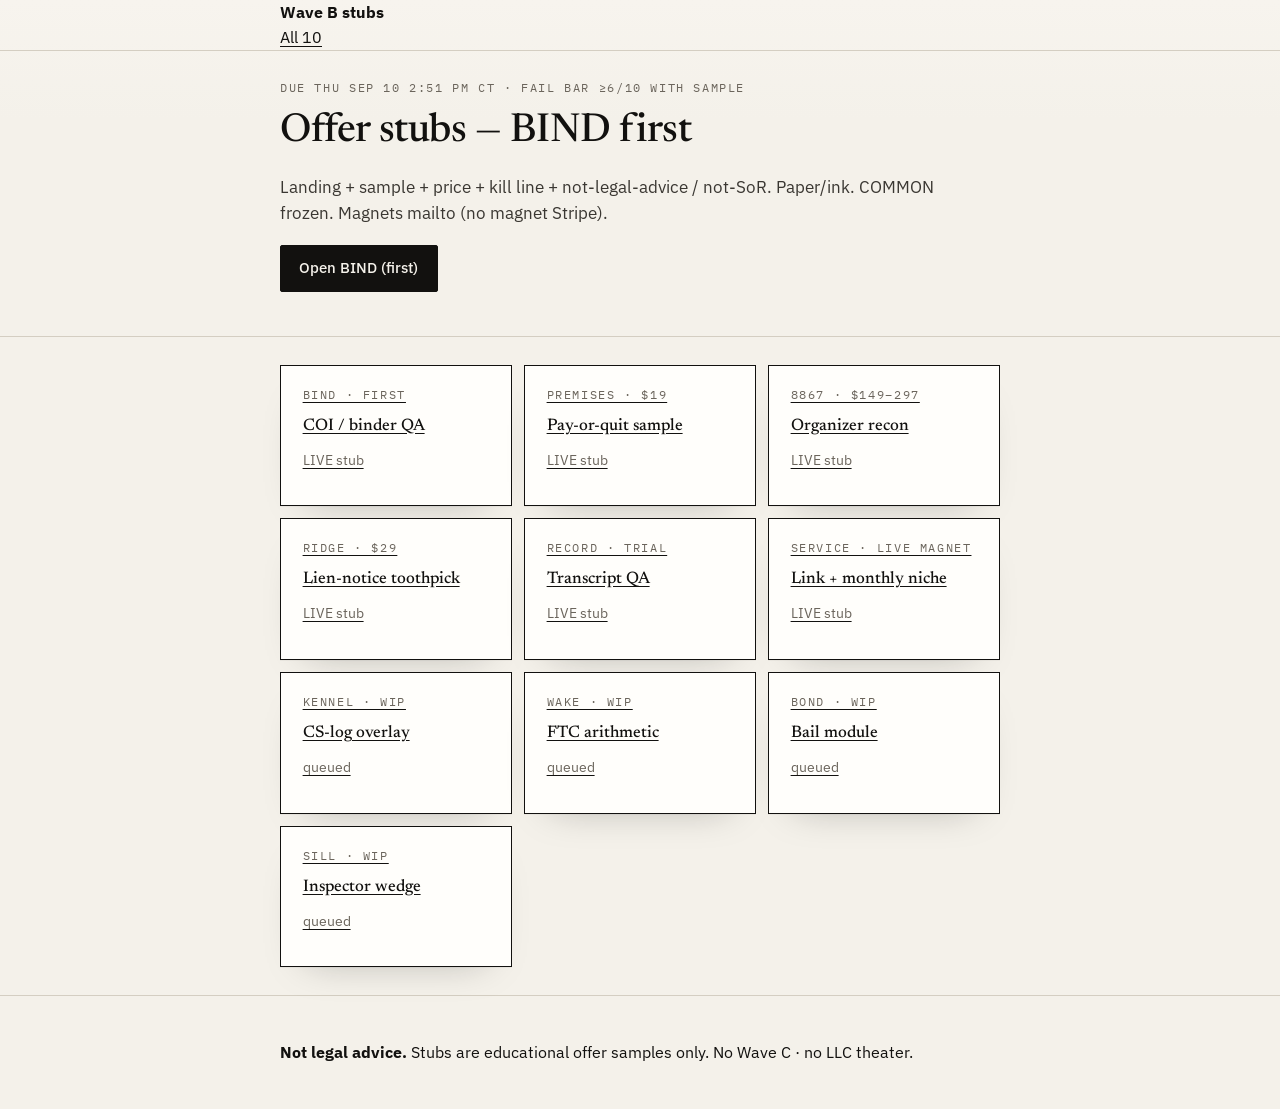
==== index.html @ 1fa53497 "Wave B offer stubs hub — BIND first (≥6/10) BIND, PREMISES, 8867, RIDGE, RECORD, SERVICE linked. Pap" ====
<!DOCTYPE html>
<html lang="en">
<head>
<meta charset="utf-8"/>
<meta name="viewport" content="width=device-width, initial-scale=1, viewport-fit=cover"/>
<title>Sassy Tail Wave B · offer stubs</title>
<link rel="stylesheet" href="assets/ink.css"/>
</head>
<body>
<header class="top"><div class="wrap inner"><strong>Wave B stubs</strong><nav><a href="#list">All 10</a></nav></div></header>
<main>
<section class="section"><div class="wrap">
<p class="eyebrow">Due Thu Sep 10 2:51 PM CT · fail bar ≥6/10 with sample</p>
<h1>Offer stubs — BIND first</h1>
<p class="lede">Landing + sample + price + kill line + not-legal-advice / not-SoR. Paper/ink. COMMON frozen. Magnets mailto (no magnet Stripe).</p>
<p><a class="btn" href="bind/">Open BIND (first)</a></p>
</div></section>
<section class="section" id="list"><div class="wrap">
<div class="grid" style="display:grid;gap:12px;grid-template-columns:repeat(auto-fill,minmax(220px,1fr))">
<a class="price-card" href="bind/"><p class="eyebrow">BIND · FIRST</p><h3 style="margin:0">COI / binder QA</h3><p class="small muted">LIVE stub</p></a><a class="price-card" href="premises/"><p class="eyebrow">PREMISES · $19</p><h3 style="margin:0">Pay-or-quit sample</h3><p class="small muted">LIVE stub</p></a><a class="price-card" href="form-8867/"><p class="eyebrow">8867 · $149–297</p><h3 style="margin:0">Organizer recon</h3><p class="small muted">LIVE stub</p></a><a class="price-card" href="ridge/"><p class="eyebrow">RIDGE · $29</p><h3 style="margin:0">Lien-notice toothpick</h3><p class="small muted">LIVE stub</p></a><a class="price-card" href="record/"><p class="eyebrow">RECORD · trial</p><h3 style="margin:0">Transcript QA</h3><p class="small muted">LIVE stub</p></a><a class="price-card" href="service/"><p class="eyebrow">SERVICE · live magnet</p><h3 style="margin:0">Link + monthly niche</h3><p class="small muted">LIVE stub</p></a><a class="price-card" href="kennel/"><p class="eyebrow">KENNEL · WIP</p><h3 style="margin:0">CS-log overlay</h3><p class="small muted">queued</p></a><a class="price-card" href="wake/"><p class="eyebrow">WAKE · WIP</p><h3 style="margin:0">FTC arithmetic</h3><p class="small muted">queued</p></a><a class="price-card" href="bond/"><p class="eyebrow">BOND · WIP</p><h3 style="margin:0">Bail module</h3><p class="small muted">queued</p></a><a class="price-card" href="sill/"><p class="eyebrow">SILL · WIP</p><h3 style="margin:0">Inspector wedge</h3><p class="small muted">queued</p></a>
</div>
</div></section>
<section class="section"><div class="wrap">
<p><strong>Not legal advice.</strong> Stubs are educational offer samples only. No Wave C · no LLC theater.</p>
</div></section>
</main>
</body>
</html>
---- assets/ink.css ----
/* Wave B stubs — paper/ink shared (quiet editorial, phone-friendly) */
@import url('https://fonts.googleapis.com/css2?family=IBM+Plex+Mono:wght@400;500&family=IBM+Plex+Sans:ital,wght@0,400;0,500;0,600;1,400&family=Newsreader:ital,opsz,wght@0,6..72,400;0,6..72,500;0,6..72,600;1,6..72,400&display=swap');

:root {
  --paper: #f4f1ea;
  --paper-2: #ebe6dc;
  --paper-3: #e2dcd0;
  --ink: #12110f;
  --ink-2: #3a3732;
  --ink-3: #6b655c;
  --ink-mute: #8a8378;
  --line: #d4cec2;
  --line-strong: #b8b0a2;
  --ok: #3d5c3a;
  --ok-soft: #e4ecdf;
  --warn: #7a5a28;
  --warn-soft: #f3ead8;
  --gap: #6b3a32;
  --gap-soft: #f0e4e1;
  --mark: #1a1916;
  --shadow: 0 1px 0 rgba(18,17,15,0.04), 0 18px 40px -28px rgba(18,17,15,0.35);
  --radius: 2px;
  --font-display: "Newsreader", "Iowan Old Style", Georgia, serif;
  --font-sans: "IBM Plex Sans", ui-sans-serif, system-ui, sans-serif;
  --font-mono: "IBM Plex Mono", ui-monospace, Menlo, monospace;
  --max: 720px;
  --wide: 960px;
  --safe: env(safe-area-inset-bottom, 0px);
}

*, *::before, *::after { box-sizing: border-box; }
html { color-scheme: light; -webkit-font-smoothing: antialiased; }
body {
  margin: 0;
  min-height: 100dvh;
  background: linear-gradient(180deg, #f7f4ee 0%, var(--paper) 120px), var(--paper);
  color: var(--ink);
  font-family: var(--font-sans);
  font-size: 16px;
  line-height: 1.55;
}
a { color: var(--ink); text-underline-offset: 3px; }
a:hover { color: var(--ink-2); }

.wrap { width: min(100% - 2rem, var(--max)); margin-inline: auto; }
.wrap-wide { width: min(100% - 2rem, var(--wide)); margin-inline: auto; }

.site-header {
  border-bottom: 1px solid var(--line);
  background: rgba(244,241,234,0.92);
  backdrop-filter: blur(8px);
  position: sticky;
  top: 0;
  z-index: 20;
}
.site-header .inner {
  width: min(100% - 2rem, var(--wide));
  margin-inline: auto;
  display: flex;
  align-items: center;
  gap: 1rem;
  padding: 0.85rem 0;
  flex-wrap: wrap;
}
.mark {
  font-family: var(--font-display);
  font-weight: 600;
  font-size: 1.05rem;
  letter-spacing: 0.02em;
  text-decoration: none;
  color: var(--ink);
  display: flex;
  align-items: baseline;
  gap: 0.45rem;
}
.mark .code {
  font-family: var(--font-mono);
  font-size: 0.68rem;
  font-weight: 500;
  letter-spacing: 0.12em;
  text-transform: uppercase;
  color: var(--ink-3);
  border: 1px solid var(--line-strong);
  padding: 0.15rem 0.4rem;
}
.nav { margin-left: auto; display: flex; gap: 1rem; align-items: center; font-size: 0.9rem; flex-wrap: wrap; }
.nav a { text-decoration: none; color: var(--ink-2); }
.nav a:hover { text-decoration: underline; color: var(--ink); }

h1, h2, h3 { font-family: var(--font-display); font-weight: 500; line-height: 1.2; text-wrap: balance; }
h1 { font-size: clamp(1.75rem, 4.5vw, 2.5rem); margin: 0 0 0.75rem; letter-spacing: -0.01em; }
h2 { font-size: 1.35rem; margin: 0 0 0.6rem; }
h3 { font-size: 1.05rem; margin: 0 0 0.4rem; }
.lede { font-size: 1.08rem; color: var(--ink-2); max-width: 40em; text-wrap: pretty; }
.eyebrow {
  font-family: var(--font-mono);
  font-size: 0.72rem;
  letter-spacing: 0.14em;
  text-transform: uppercase;
  color: var(--ink-3);
  margin: 0 0 0.75rem;
}
.muted { color: var(--ink-3); }
.small { font-size: 0.875rem; }
.mono { font-family: var(--font-mono); font-variant-numeric: tabular-nums; }

.btn {
  display: inline-flex;
  align-items: center;
  justify-content: center;
  gap: 0.4rem;
  font-family: var(--font-sans);
  font-size: 0.92rem;
  font-weight: 500;
  padding: 0.7rem 1.15rem;
  border: 1px solid var(--ink);
  background: var(--ink);
  color: var(--paper);
  text-decoration: none;
  border-radius: var(--radius);
  min-height: 44px;
  cursor: pointer;
}
.btn:hover { background: var(--ink-2); color: var(--paper); }
.btn-ghost {
  background: transparent;
  color: var(--ink);
}
.btn-ghost:hover { background: var(--paper-2); color: var(--ink); }
.btn-row { display: flex; flex-wrap: wrap; gap: 0.65rem; margin-top: 1.25rem; }

.hero { padding: 2.5rem 0 1.5rem; }
.section { padding: 1.75rem 0; border-top: 1px solid var(--line); }
.rail {
  background: var(--warn-soft);
  border: 1px solid #e0d2b4;
  padding: 1rem 1.15rem;
  font-size: 0.92rem;
  color: var(--ink-2);
}
.rail strong { color: var(--ink); }

.panel {
  background: #fffefb;
  border: 1px solid var(--line);
  padding: 1rem 1.1rem;
  box-shadow: var(--shadow);
}
.grid-2 {
  display: grid;
  grid-template-columns: 1fr;
  gap: 0.85rem;
}
@media (min-width: 640px) {
  .grid-2 { grid-template-columns: 1fr 1fr; }
}

.sample {
  background: #fffefb;
  border: 1px solid var(--line-strong);
  box-shadow: var(--shadow);
  padding: 1.15rem 1.2rem;
  font-family: var(--font-mono);
  font-size: 0.78rem;
  line-height: 1.55;
  color: var(--ink-2);
  white-space: pre-wrap;
  overflow-x: auto;
}
.sample .hl-gap {
  background: var(--gap-soft);
  color: var(--gap);
  padding: 0.05em 0.2em;
  border-bottom: 1px solid #d4a99f;
}
.sample .hl-ok {
  background: var(--ok-soft);
  color: var(--ok);
  padding: 0.05em 0.2em;
}
.sample .meta-line { color: var(--ink-mute); margin-bottom: 0.75rem; }
.watermark {
  display: inline-block;
  font-family: var(--font-mono);
  font-size: 0.65rem;
  letter-spacing: 0.12em;
  text-transform: uppercase;
  border: 1px dashed var(--line-strong);
  padding: 0.2rem 0.45rem;
  color: var(--warn);
  margin-bottom: 0.75rem;
}

.gap-list { display: flex; flex-direction: column; gap: 0.65rem; margin-top: 0.85rem; }
.gap-row {
  border: 1px solid var(--line);
  background: #fffefb;
  padding: 0.85rem 1rem;
}
.gap-row.gap { border-color: #d4a99f; background: var(--gap-soft); }
.gap-row.pass { border-color: #b7c9b2; background: var(--ok-soft); }
.gap-head {
  display: flex;
  justify-content: space-between;
  gap: 0.5rem;
  flex-wrap: wrap;
  align-items: center;
  font-family: var(--font-sans);
  font-size: 0.92rem;
  font-weight: 600;
  color: var(--ink);
}
.badge {
  font-family: var(--font-mono);
  font-size: 0.65rem;
  letter-spacing: 0.08em;
  text-transform: uppercase;
  padding: 0.2rem 0.45rem;
  border: 1px solid currentColor;
}
.badge.gap { color: var(--gap); }
.badge.pass { color: var(--ok); }
.gap-body { font-size: 0.85rem; color: var(--ink-3); margin-top: 0.4rem; font-family: var(--font-sans); }
.cite {
  display: inline-block;
  font-family: var(--font-mono);
  font-size: 0.68rem;
  border: 1px solid var(--line-strong);
  padding: 0.15rem 0.4rem;
  color: var(--ink-3);
  margin-top: 0.35rem;
  margin-right: 0.25rem;
}

.price-card {
  background: #fffefb;
  border: 1px solid var(--ink);
  padding: 1.25rem 1.35rem;
  box-shadow: var(--shadow);
}
.price-card .amount {
  font-family: var(--font-display);
  font-size: 1.85rem;
  margin: 0.25rem 0 0.5rem;
}
.kill {
  border-left: 3px solid var(--gap);
  background: var(--gap-soft);
  padding: 0.85rem 1rem;
  font-size: 0.9rem;
  color: var(--ink-2);
}
.nongoals {
  list-style: none;
  padding: 0;
  margin: 0.75rem 0 0;
}
.nongoals li {
  padding: 0.45rem 0;
  border-bottom: 1px solid var(--line);
  font-size: 0.9rem;
  color: var(--ink-2);
}
.nongoals li::before {
  content: "× ";
  font-family: var(--font-mono);
  color: var(--gap);
  font-weight: 500;
}

.pill {
  display: inline-block;
  font-family: var(--font-mono);
  font-size: 0.65rem;
  letter-spacing: 0.1em;
  text-transform: uppercase;
  padding: 0.25rem 0.55rem;
  border: 1px solid var(--line-strong);
  color: var(--ink-3);
  white-space: nowrap;
}
.pill.depth { color: var(--ok); border-color: #9bb896; background: var(--ok-soft); }
.pill.stub { color: var(--warn); border-color: #d4c19a; background: var(--warn-soft); }
.pill.frozen { color: var(--ink-mute); border-color: var(--line); background: var(--paper-2); }
.pill.link { color: var(--ink-2); border-color: var(--line-strong); }

.hub-list { display: flex; flex-direction: column; gap: 0.65rem; margin-top: 1rem; }
.hub-row {
  display: grid;
  grid-template-columns: 1fr;
  gap: 0.5rem;
  padding: 1rem 1.1rem;
  background: #fffefb;
  border: 1px solid var(--line);
  text-decoration: none;
  color: inherit;
  box-shadow: var(--shadow);
}
.hub-row:hover { border-color: var(--line-strong); }
@media (min-width: 640px) {
  .hub-row {
    grid-template-columns: 7rem 1fr auto;
    align-items: center;
    gap: 1rem;
  }
}
.hub-code {
  font-family: var(--font-mono);
  font-size: 0.78rem;
  letter-spacing: 0.1em;
  text-transform: uppercase;
  font-weight: 500;
}
.hub-title { font-family: var(--font-display); font-size: 1.1rem; margin: 0; }
.hub-meta { font-size: 0.85rem; color: var(--ink-3); margin: 0.2rem 0 0; }
.hub-pills { display: flex; flex-wrap: wrap; gap: 0.35rem; justify-content: flex-start; }
@media (min-width: 640px) { .hub-pills { justify-content: flex-end; } }

.footer {
  border-top: 1px solid var(--line);
  padding: 1.5rem 0 calc(2rem + var(--safe));
  margin-top: 1rem;
  font-size: 0.8rem;
  color: var(--ink-3);
}
.footer a { color: var(--ink-2); }

.stats {
  display: flex;
  flex-wrap: wrap;
  gap: 0.55rem;
  margin: 0.85rem 0;
}
.stat {
  flex: 1;
  min-width: 5.5rem;
  border: 1px solid var(--line);
  background: #fffefb;
  padding: 0.65rem 0.75rem;
  text-align: center;
}
.stat b {
  display: block;
  font-family: var(--font-display);
  font-size: 1.45rem;
  font-weight: 600;
}
.stat span {
  font-family: var(--font-mono);
  font-size: 0.62rem;
  letter-spacing: 0.1em;
  text-transform: uppercase;
  color: var(--ink-3);
}
.stat.bad b { color: var(--gap); }
.stat.ok b { color: var(--ok); }
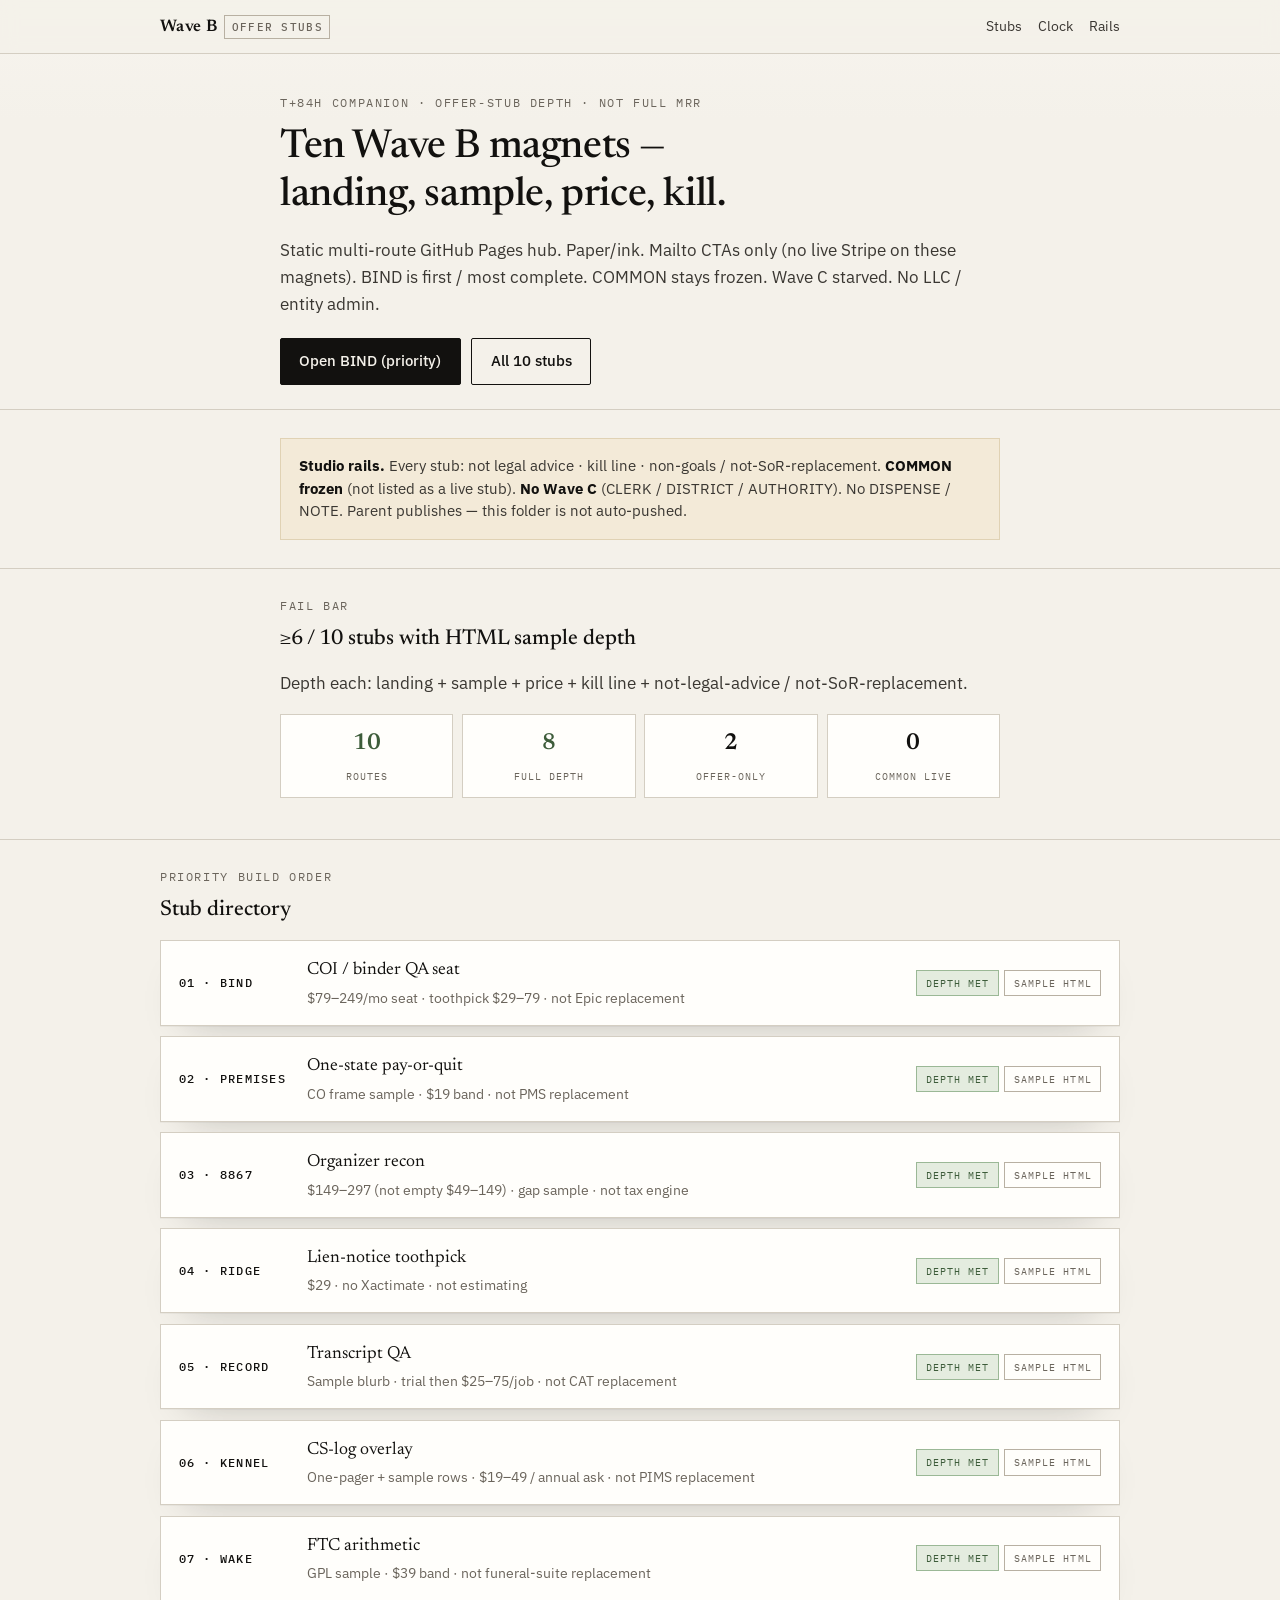
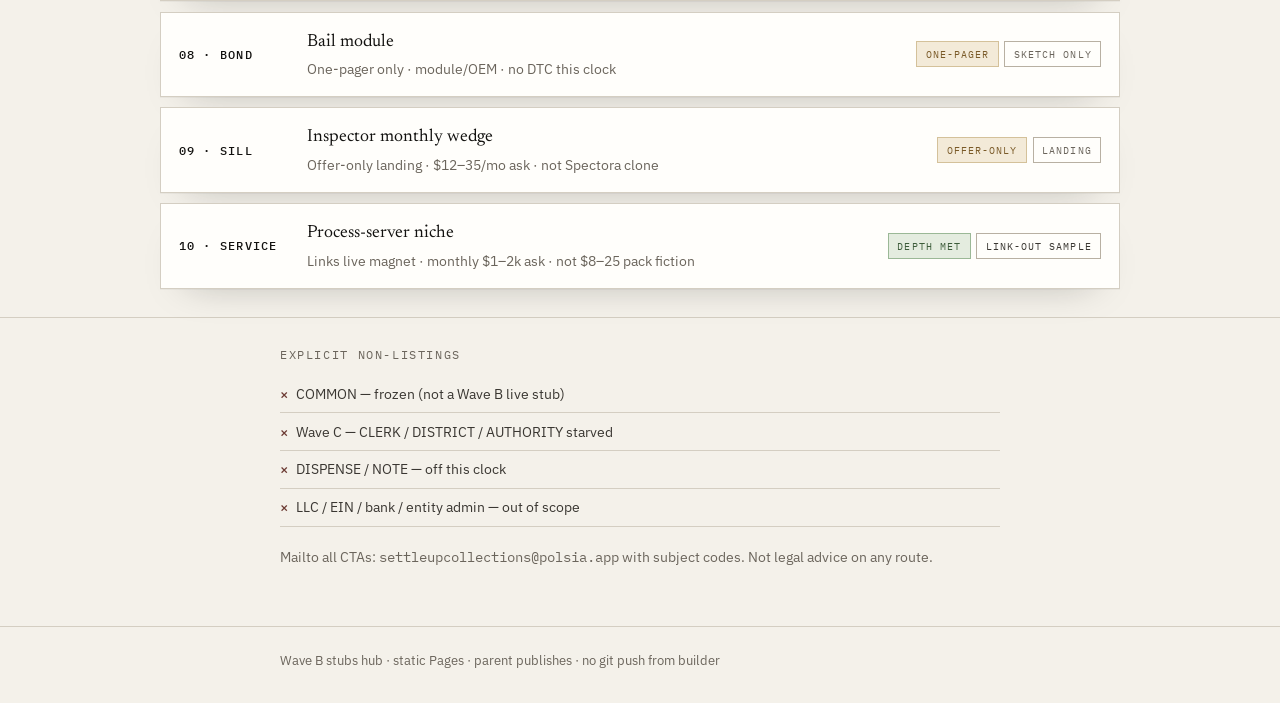
==== commit 9f0d1fa9: "Hub polish: depth scoreboard + BIND-first status for Pages." ====
--- a/index.html
+++ b/index.html
@@ -1,28 +1,188 @@
 <!DOCTYPE html>
 <html lang="en">
 <head>
-<meta charset="utf-8"/>
-<meta name="viewport" content="width=device-width, initial-scale=1, viewport-fit=cover"/>
-<title>Sassy Tail Wave B · offer stubs</title>
-<link rel="stylesheet" href="assets/ink.css"/>
+  <meta charset="utf-8" />
+  <meta name="viewport" content="width=device-width, initial-scale=1, viewport-fit=cover" />
+  <meta name="theme-color" content="#12110f" />
+  <title>Wave B offer stubs — hub</title>
+  <meta name="description" content="Sassy Tail Wave B offer stubs: BIND, PREMISES, 8867, RIDGE, RECORD, KENNEL, WAKE, BOND, SILL, SERVICE. Paper/ink. Not legal advice. COMMON frozen. No Wave C." />
+  <link rel="stylesheet" href="assets/ink.css" />
 </head>
 <body>
-<header class="top"><div class="wrap inner"><strong>Wave B stubs</strong><nav><a href="#list">All 10</a></nav></div></header>
-<main>
-<section class="section"><div class="wrap">
-<p class="eyebrow">Due Thu Sep 10 2:51 PM CT · fail bar ≥6/10 with sample</p>
-<h1>Offer stubs — BIND first</h1>
-<p class="lede">Landing + sample + price + kill line + not-legal-advice / not-SoR. Paper/ink. COMMON frozen. Magnets mailto (no magnet Stripe).</p>
-<p><a class="btn" href="bind/">Open BIND (first)</a></p>
-</div></section>
-<section class="section" id="list"><div class="wrap">
-<div class="grid" style="display:grid;gap:12px;grid-template-columns:repeat(auto-fill,minmax(220px,1fr))">
-<a class="price-card" href="bind/"><p class="eyebrow">BIND · FIRST</p><h3 style="margin:0">COI / binder QA</h3><p class="small muted">LIVE stub</p></a><a class="price-card" href="premises/"><p class="eyebrow">PREMISES · $19</p><h3 style="margin:0">Pay-or-quit sample</h3><p class="small muted">LIVE stub</p></a><a class="price-card" href="form-8867/"><p class="eyebrow">8867 · $149–297</p><h3 style="margin:0">Organizer recon</h3><p class="small muted">LIVE stub</p></a><a class="price-card" href="ridge/"><p class="eyebrow">RIDGE · $29</p><h3 style="margin:0">Lien-notice toothpick</h3><p class="small muted">LIVE stub</p></a><a class="price-card" href="record/"><p class="eyebrow">RECORD · trial</p><h3 style="margin:0">Transcript QA</h3><p class="small muted">LIVE stub</p></a><a class="price-card" href="service/"><p class="eyebrow">SERVICE · live magnet</p><h3 style="margin:0">Link + monthly niche</h3><p class="small muted">LIVE stub</p></a><a class="price-card" href="kennel/"><p class="eyebrow">KENNEL · WIP</p><h3 style="margin:0">CS-log overlay</h3><p class="small muted">queued</p></a><a class="price-card" href="wake/"><p class="eyebrow">WAKE · WIP</p><h3 style="margin:0">FTC arithmetic</h3><p class="small muted">queued</p></a><a class="price-card" href="bond/"><p class="eyebrow">BOND · WIP</p><h3 style="margin:0">Bail module</h3><p class="small muted">queued</p></a><a class="price-card" href="sill/"><p class="eyebrow">SILL · WIP</p><h3 style="margin:0">Inspector wedge</h3><p class="small muted">queued</p></a>
-</div>
-</div></section>
-<section class="section"><div class="wrap">
-<p><strong>Not legal advice.</strong> Stubs are educational offer samples only. No Wave C · no LLC theater.</p>
-</div></section>
-</main>
+  <header class="site-header">
+    <div class="inner">
+      <a class="mark" href="index.html">Wave B <span class="code">Offer stubs</span></a>
+      <nav class="nav" aria-label="Primary">
+        <a href="#stubs">Stubs</a>
+        <a href="#clock">Clock</a>
+        <a href="#rails">Rails</a>
+      </nav>
+    </div>
+  </header>
+
+  <main>
+    <section class="hero">
+      <div class="wrap">
+        <p class="eyebrow">T+84h companion · offer-stub depth · not full MRR</p>
+        <h1>Ten Wave B magnets — landing, sample, price, kill.</h1>
+        <p class="lede">
+          Static multi-route GitHub Pages hub. Paper/ink. Mailto CTAs only (no live Stripe on these magnets).
+          BIND is first / most complete. COMMON stays frozen. Wave C starved. No LLC / entity admin.
+        </p>
+        <div class="btn-row">
+          <a class="btn" href="bind/">Open BIND (priority)</a>
+          <a class="btn btn-ghost" href="#stubs">All 10 stubs</a>
+        </div>
+      </div>
+    </section>
+
+    <section class="section" id="rails">
+      <div class="wrap">
+        <div class="rail">
+          <strong>Studio rails.</strong>
+          Every stub: not legal advice · kill line · non-goals / not-SoR-replacement.
+          <strong>COMMON frozen</strong> (not listed as a live stub).
+          <strong>No Wave C</strong> (CLERK / DISTRICT / AUTHORITY).
+          No DISPENSE / NOTE. Parent publishes — this folder is not auto-pushed.
+        </div>
+      </div>
+    </section>
+
+    <section class="section" id="clock">
+      <div class="wrap">
+        <p class="eyebrow">Fail bar</p>
+        <h2>≥6 / 10 stubs with HTML sample depth</h2>
+        <p class="lede">Depth each: landing + sample + price + kill line + not-legal-advice / not-SoR-replacement.</p>
+        <div class="stats" style="margin-top:1rem">
+          <div class="stat ok"><b>10</b><span>Routes</span></div>
+          <div class="stat ok"><b>8</b><span>Full depth</span></div>
+          <div class="stat"><b>2</b><span>Offer-only</span></div>
+          <div class="stat"><b>0</b><span>COMMON live</span></div>
+        </div>
+      </div>
+    </section>
+
+    <section class="section" id="stubs">
+      <div class="wrap-wide">
+        <p class="eyebrow">Priority build order</p>
+        <h2>Stub directory</h2>
+        <div class="hub-list">
+
+          <a class="hub-row" href="bind/">
+            <div class="hub-code">01 · BIND</div>
+            <div>
+              <p class="hub-title">COI / binder QA seat</p>
+              <p class="hub-meta">$79–249/mo seat · toothpick $29–79 · not Epic replacement</p>
+            </div>
+            <div class="hub-pills"><span class="pill depth">Depth met</span><span class="pill">Sample HTML</span></div>
+          </a>
+
+          <a class="hub-row" href="premises/">
+            <div class="hub-code">02 · PREMISES</div>
+            <div>
+              <p class="hub-title">One-state pay-or-quit</p>
+              <p class="hub-meta">CO frame sample · $19 band · not PMS replacement</p>
+            </div>
+            <div class="hub-pills"><span class="pill depth">Depth met</span><span class="pill">Sample HTML</span></div>
+          </a>
+
+          <a class="hub-row" href="form-8867/">
+            <div class="hub-code">03 · 8867</div>
+            <div>
+              <p class="hub-title">Organizer recon</p>
+              <p class="hub-meta">$149–297 (not empty $49–149) · gap sample · not tax engine</p>
+            </div>
+            <div class="hub-pills"><span class="pill depth">Depth met</span><span class="pill">Sample HTML</span></div>
+          </a>
+
+          <a class="hub-row" href="ridge/">
+            <div class="hub-code">04 · RIDGE</div>
+            <div>
+              <p class="hub-title">Lien-notice toothpick</p>
+              <p class="hub-meta">$29 · no Xactimate · not estimating</p>
+            </div>
+            <div class="hub-pills"><span class="pill depth">Depth met</span><span class="pill">Sample HTML</span></div>
+          </a>
+
+          <a class="hub-row" href="record/">
+            <div class="hub-code">05 · RECORD</div>
+            <div>
+              <p class="hub-title">Transcript QA</p>
+              <p class="hub-meta">Sample blurb · trial then $25–75/job · not CAT replacement</p>
+            </div>
+            <div class="hub-pills"><span class="pill depth">Depth met</span><span class="pill">Sample HTML</span></div>
+          </a>
+
+          <a class="hub-row" href="kennel/">
+            <div class="hub-code">06 · KENNEL</div>
+            <div>
+              <p class="hub-title">CS-log overlay</p>
+              <p class="hub-meta">One-pager + sample rows · $19–49 / annual ask · not PIMS replacement</p>
+            </div>
+            <div class="hub-pills"><span class="pill depth">Depth met</span><span class="pill">Sample HTML</span></div>
+          </a>
+
+          <a class="hub-row" href="wake/">
+            <div class="hub-code">07 · WAKE</div>
+            <div>
+              <p class="hub-title">FTC arithmetic</p>
+              <p class="hub-meta">GPL sample · $39 band · not funeral-suite replacement</p>
+            </div>
+            <div class="hub-pills"><span class="pill depth">Depth met</span><span class="pill">Sample HTML</span></div>
+          </a>
+
+          <a class="hub-row" href="bond/">
+            <div class="hub-code">08 · BOND</div>
+            <div>
+              <p class="hub-title">Bail module</p>
+              <p class="hub-meta">One-pager only · module/OEM · no DTC this clock</p>
+            </div>
+            <div class="hub-pills"><span class="pill stub">One-pager</span><span class="pill">Sketch only</span></div>
+          </a>
+
+          <a class="hub-row" href="sill/">
+            <div class="hub-code">09 · SILL</div>
+            <div>
+              <p class="hub-title">Inspector monthly wedge</p>
+              <p class="hub-meta">Offer-only landing · $12–35/mo ask · not Spectora clone</p>
+            </div>
+            <div class="hub-pills"><span class="pill stub">Offer-only</span><span class="pill">Landing</span></div>
+          </a>
+
+          <a class="hub-row" href="service/">
+            <div class="hub-code">10 · SERVICE</div>
+            <div>
+              <p class="hub-title">Process-server niche</p>
+              <p class="hub-meta">Links live magnet · monthly $1–2k ask · not $8–25 pack fiction</p>
+            </div>
+            <div class="hub-pills"><span class="pill depth">Depth met</span><span class="pill link">Link-out sample</span></div>
+          </a>
+
+        </div>
+      </div>
+    </section>
+
+    <section class="section">
+      <div class="wrap">
+        <p class="eyebrow">Explicit non-listings</p>
+        <ul class="nongoals">
+          <li>COMMON — frozen (not a Wave B live stub)</li>
+          <li>Wave C — CLERK / DISTRICT / AUTHORITY starved</li>
+          <li>DISPENSE / NOTE — off this clock</li>
+          <li>LLC / EIN / bank / entity admin — out of scope</li>
+        </ul>
+        <p class="small muted" style="margin-top:1.25rem">
+          Mailto all CTAs: <span class="mono">settleupcollections@polsia.app</span> with subject codes.
+          Not legal advice on any route.
+        </p>
+      </div>
+    </section>
+  </main>
+
+  <footer class="footer">
+    <div class="wrap">
+      Wave B stubs hub · static Pages · parent publishes · no git push from builder
+    </div>
+  </footer>
 </body>
 </html>
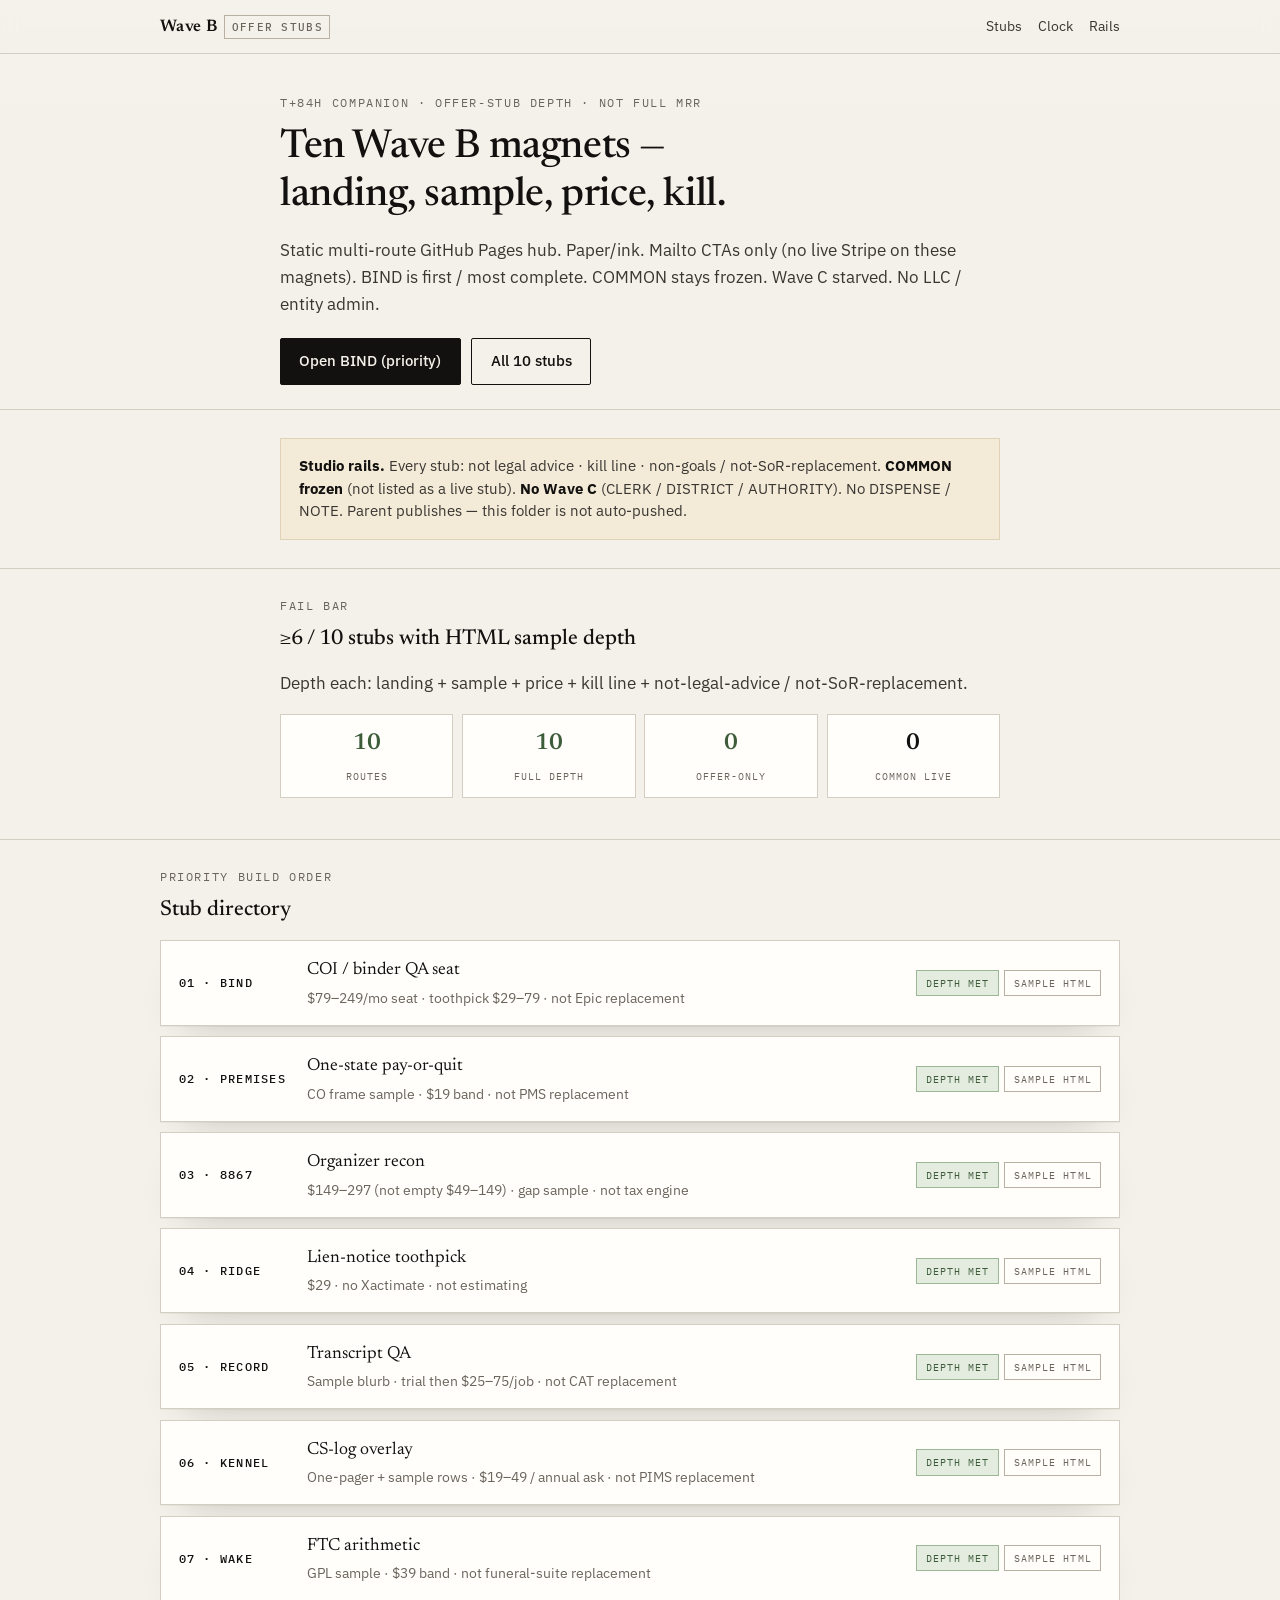
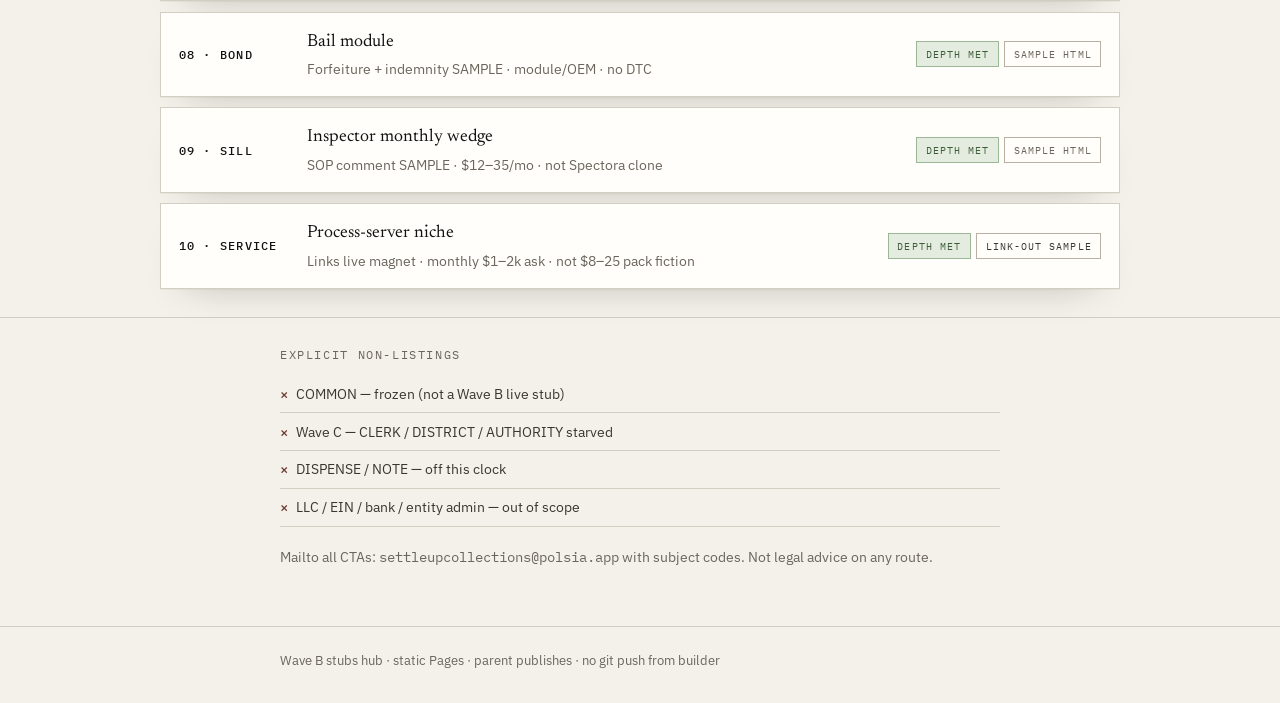
==== commit 9de444eb: "Polish BOND + SILL to BIND-depth: synthetic samples, kill, non-goals. BOND: forfeiture-calendar + in" ====
--- a/index.html
+++ b/index.html
@@ -55,8 +55,8 @@
         <p class="lede">Depth each: landing + sample + price + kill line + not-legal-advice / not-SoR-replacement.</p>
         <div class="stats" style="margin-top:1rem">
           <div class="stat ok"><b>10</b><span>Routes</span></div>
-          <div class="stat ok"><b>8</b><span>Full depth</span></div>
-          <div class="stat"><b>2</b><span>Offer-only</span></div>
+          <div class="stat ok"><b>10</b><span>Full depth</span></div>
+          <div class="stat ok"><b>0</b><span>Offer-only</span></div>
           <div class="stat"><b>0</b><span>COMMON live</span></div>
         </div>
       </div>
@@ -135,18 +135,18 @@
             <div class="hub-code">08 · BOND</div>
             <div>
               <p class="hub-title">Bail module</p>
-              <p class="hub-meta">One-pager only · module/OEM · no DTC this clock</p>
+              <p class="hub-meta">Forfeiture + indemnity SAMPLE · module/OEM · no DTC</p>
             </div>
-            <div class="hub-pills"><span class="pill stub">One-pager</span><span class="pill">Sketch only</span></div>
+            <div class="hub-pills"><span class="pill depth">Depth met</span><span class="pill">Sample HTML</span></div>
           </a>
 
           <a class="hub-row" href="sill/">
             <div class="hub-code">09 · SILL</div>
             <div>
               <p class="hub-title">Inspector monthly wedge</p>
-              <p class="hub-meta">Offer-only landing · $12–35/mo ask · not Spectora clone</p>
+              <p class="hub-meta">SOP comment SAMPLE · $12–35/mo · not Spectora clone</p>
             </div>
-            <div class="hub-pills"><span class="pill stub">Offer-only</span><span class="pill">Landing</span></div>
+            <div class="hub-pills"><span class="pill depth">Depth met</span><span class="pill">Sample HTML</span></div>
           </a>
 
           <a class="hub-row" href="service/">
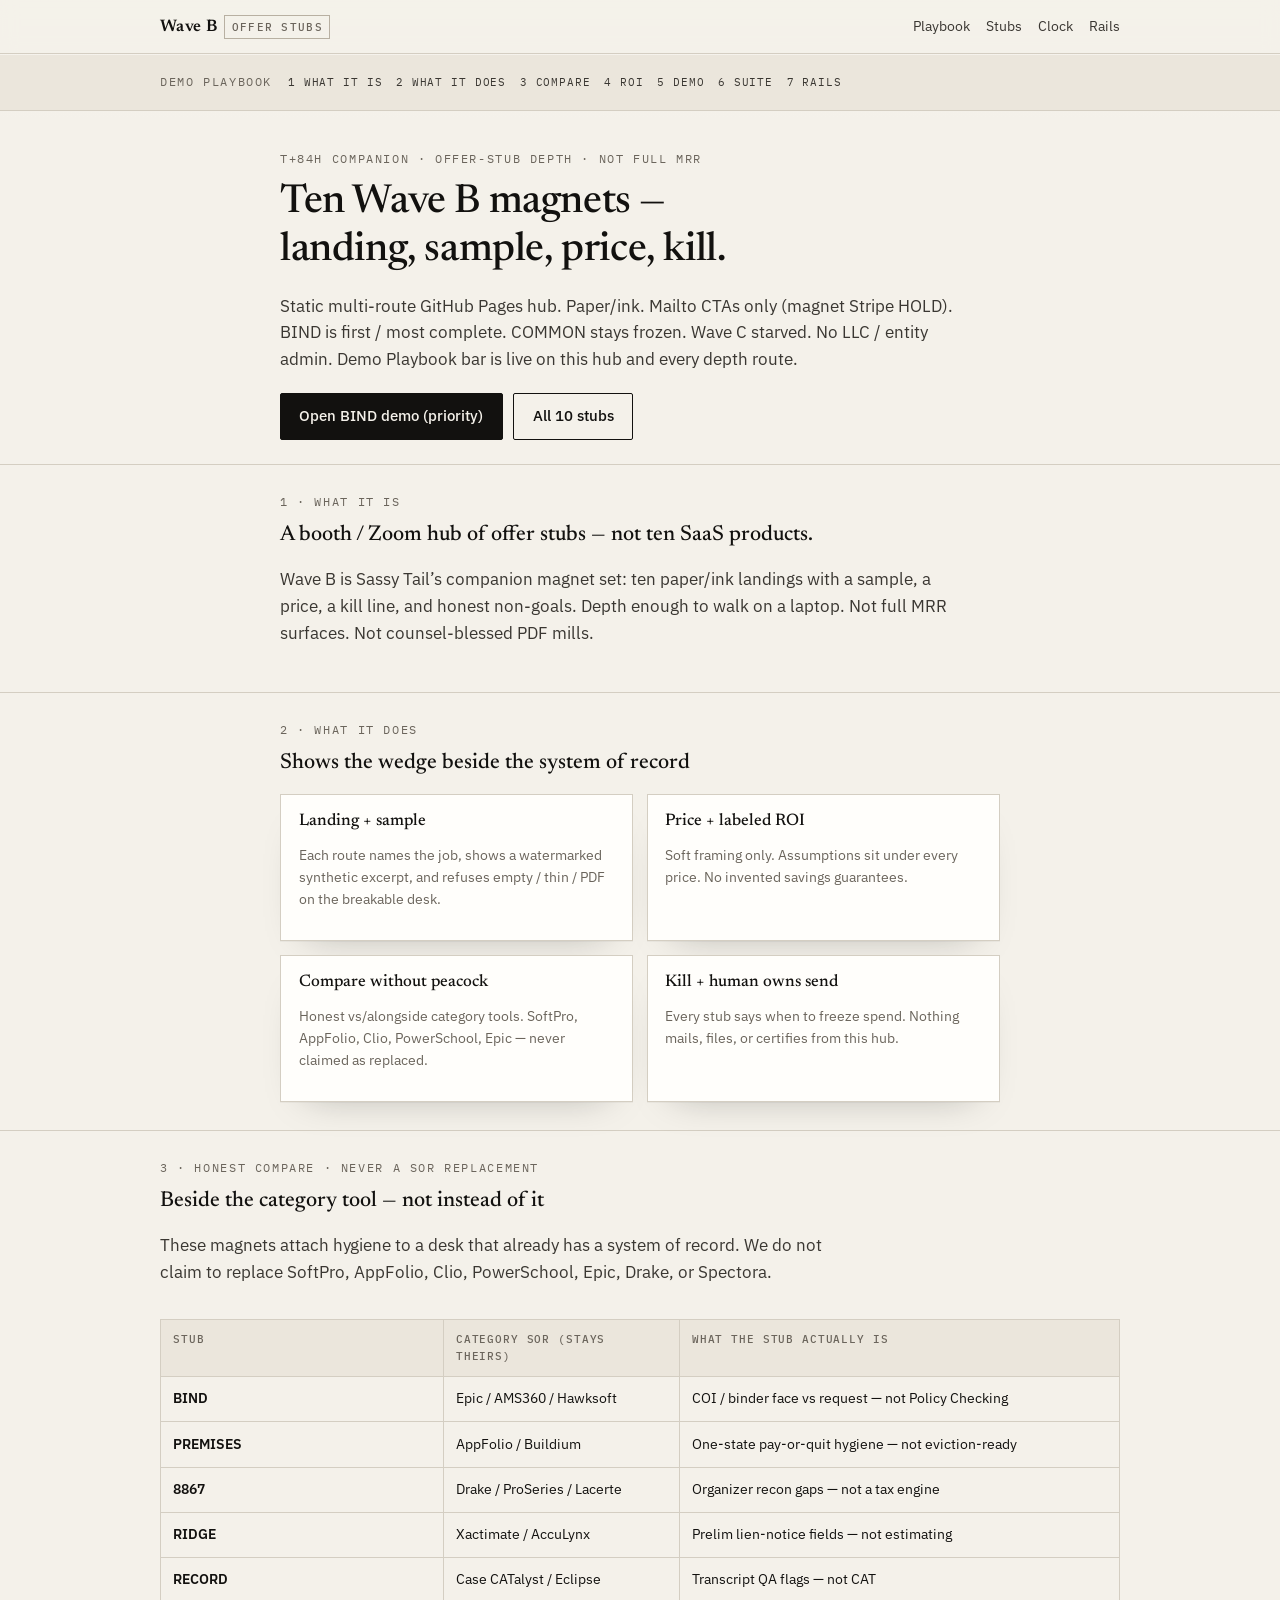
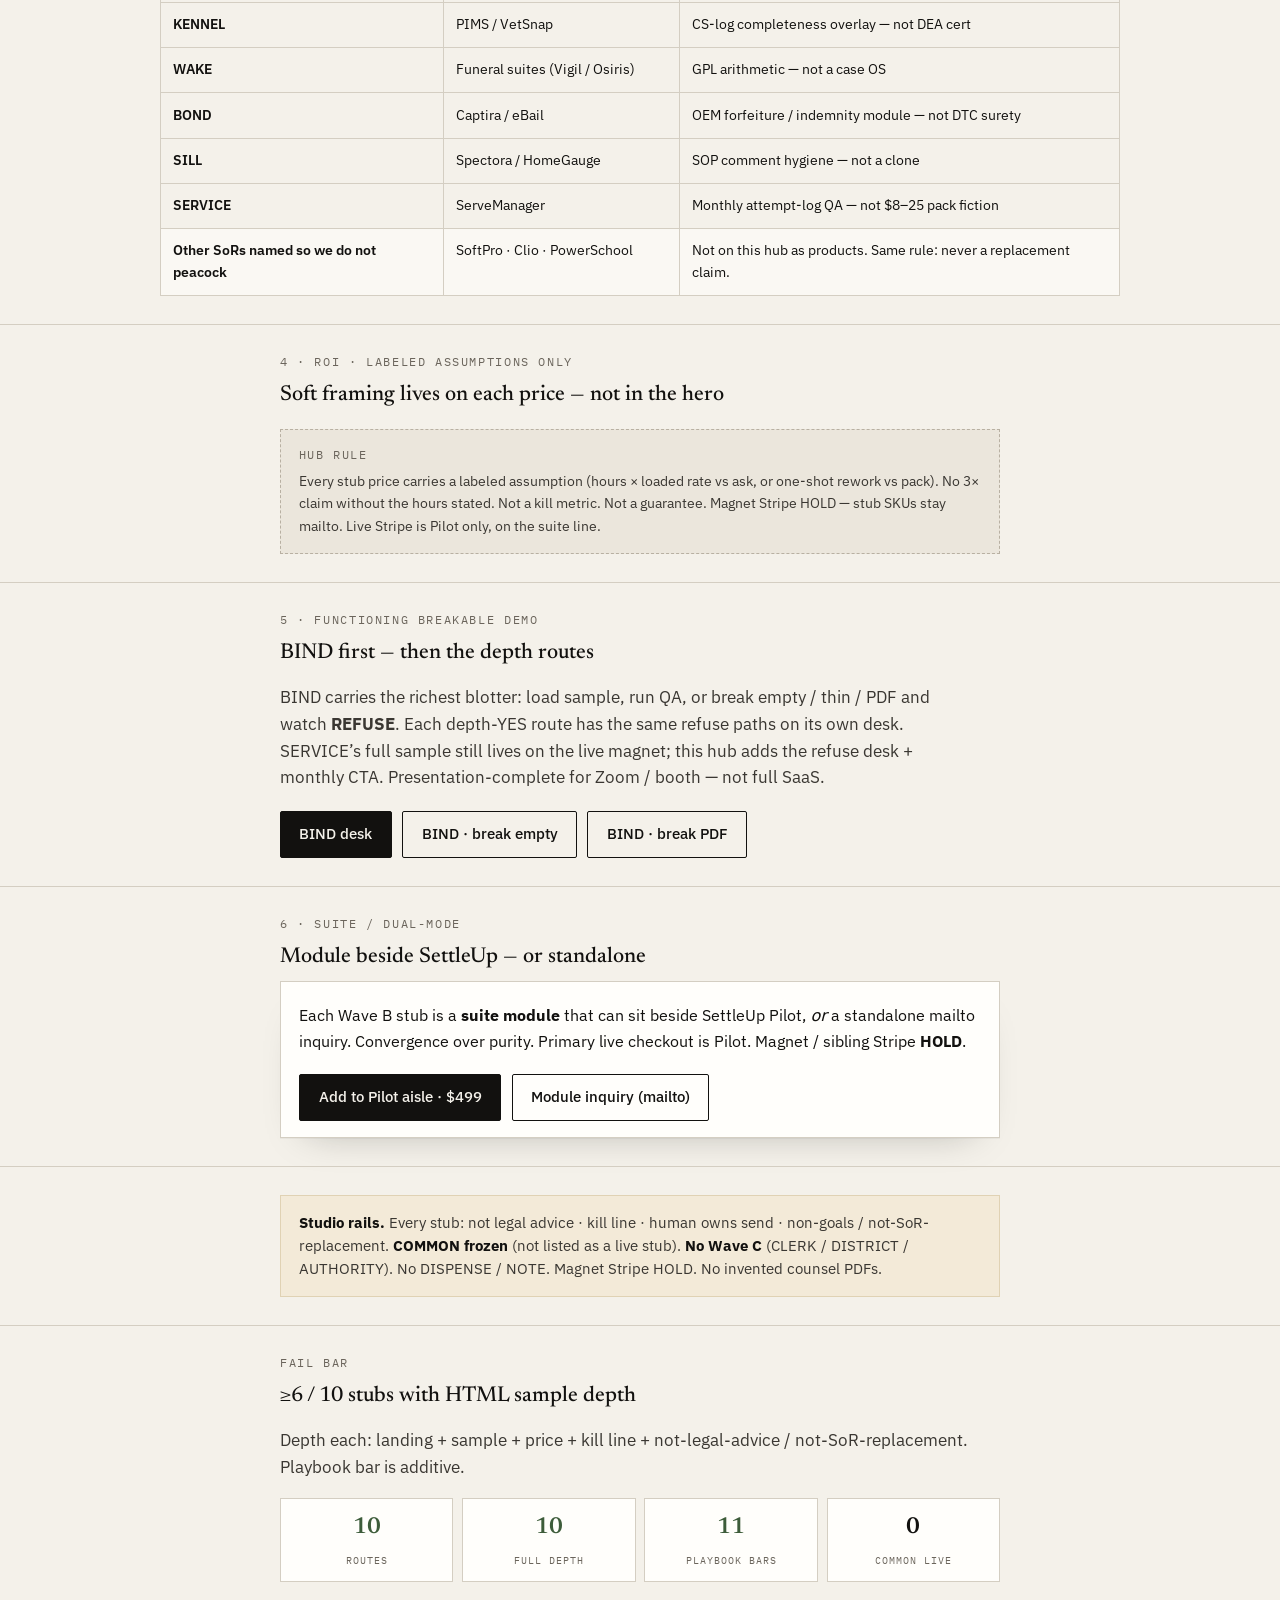
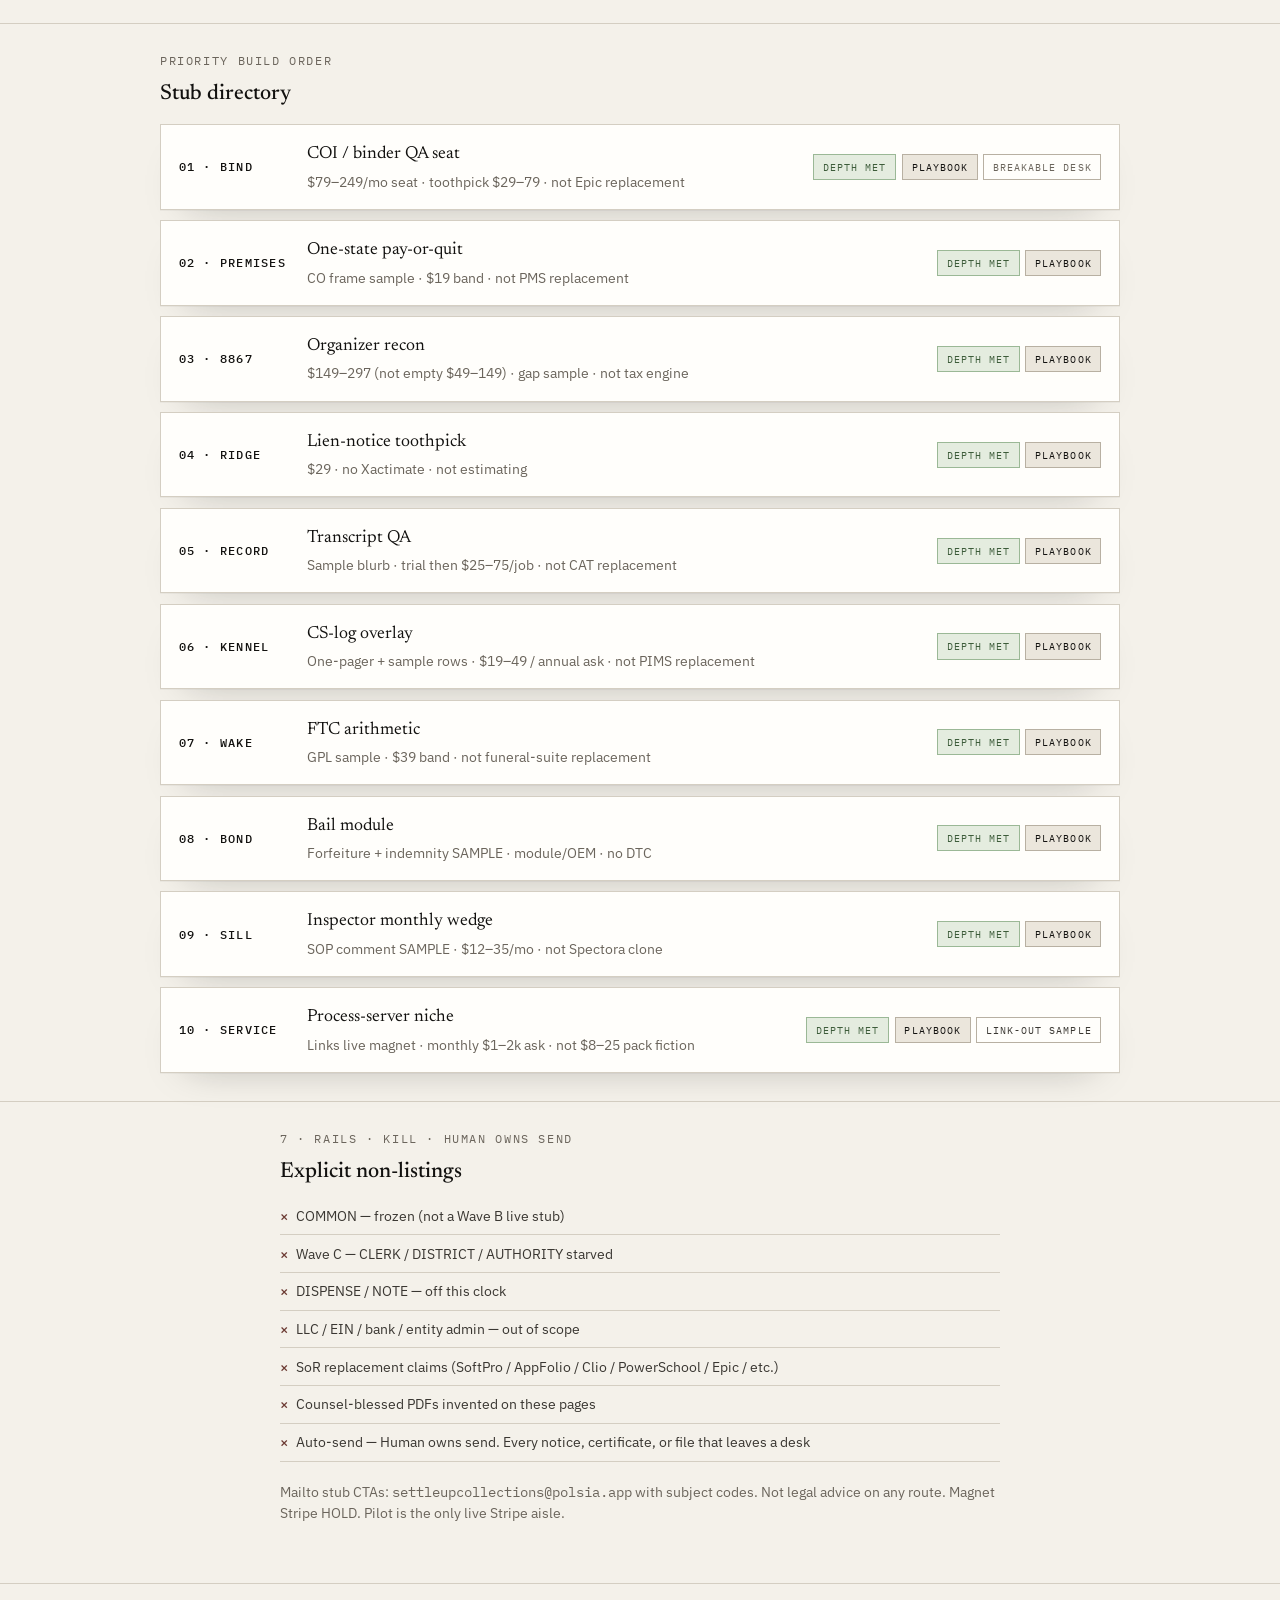
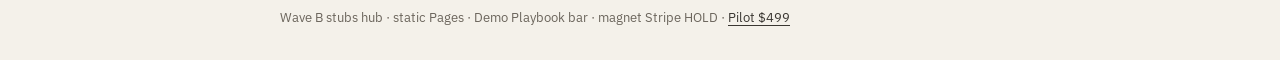
==== commit 4409ef2c: "Add Demo Playbook bar to hub, BIND, and depth routes Close the Zoom/booth playbook on the Wave B hub" ====
--- a/index.html
+++ b/index.html
@@ -13,6 +13,7 @@
     <div class="inner">
       <a class="mark" href="index.html">Wave B <span class="code">Offer stubs</span></a>
       <nav class="nav" aria-label="Primary">
+        <a href="#playbook">Playbook</a>
         <a href="#stubs">Stubs</a>
         <a href="#clock">Clock</a>
         <a href="#rails">Rails</a>
@@ -20,18 +21,157 @@
     </div>
   </header>
 
+  <div class="playbook-bar" id="playbook">
+    <div class="inner">
+      <p class="eyebrow">Demo Playbook</p>
+      <nav class="playbook-links" aria-label="Demo Playbook">
+        <a href="#what">1 What it is</a>
+        <a href="#does">2 What it does</a>
+        <a href="#compare">3 Compare</a>
+        <a href="#roi">4 ROI</a>
+        <a href="#demo">5 Demo</a>
+        <a href="#suite">6 Suite</a>
+        <a href="#kill">7 Rails</a>
+      </nav>
+    </div>
+  </div>
+
   <main>
     <section class="hero">
       <div class="wrap">
         <p class="eyebrow">T+84h companion · offer-stub depth · not full MRR</p>
         <h1>Ten Wave B magnets — landing, sample, price, kill.</h1>
         <p class="lede">
-          Static multi-route GitHub Pages hub. Paper/ink. Mailto CTAs only (no live Stripe on these magnets).
+          Static multi-route GitHub Pages hub. Paper/ink. Mailto CTAs only (magnet Stripe HOLD).
           BIND is first / most complete. COMMON stays frozen. Wave C starved. No LLC / entity admin.
+          Demo Playbook bar is live on this hub and every depth route.
         </p>
         <div class="btn-row">
-          <a class="btn" href="bind/">Open BIND (priority)</a>
+          <a class="btn" href="bind/#demo">Open BIND demo (priority)</a>
           <a class="btn btn-ghost" href="#stubs">All 10 stubs</a>
+        </div>
+      </div>
+    </section>
+
+    <section class="section" id="what">
+      <div class="wrap">
+        <p class="eyebrow">1 · What it is</p>
+        <h2>A booth / Zoom hub of offer stubs — not ten SaaS products.</h2>
+        <p class="lede">
+          Wave B is Sassy Tail’s companion magnet set: ten paper/ink landings with a sample, a price,
+          a kill line, and honest non-goals. Depth enough to walk on a laptop. Not full MRR surfaces.
+          Not counsel-blessed PDF mills.
+        </p>
+      </div>
+    </section>
+
+    <section class="section" id="does">
+      <div class="wrap">
+        <p class="eyebrow">2 · What it does</p>
+        <h2>Shows the wedge beside the system of record</h2>
+        <div class="grid-2" style="margin-top:1.1rem">
+          <div class="panel">
+            <h3>Landing + sample</h3>
+            <p class="small muted">Each route names the job, shows a watermarked synthetic excerpt, and refuses empty / thin / PDF on the breakable desk.</p>
+          </div>
+          <div class="panel">
+            <h3>Price + labeled ROI</h3>
+            <p class="small muted">Soft framing only. Assumptions sit under every price. No invented savings guarantees.</p>
+          </div>
+          <div class="panel">
+            <h3>Compare without peacock</h3>
+            <p class="small muted">Honest vs/alongside category tools. SoftPro, AppFolio, Clio, PowerSchool, Epic — never claimed as replaced.</p>
+          </div>
+          <div class="panel">
+            <h3>Kill + human owns send</h3>
+            <p class="small muted">Every stub says when to freeze spend. Nothing mails, files, or certifies from this hub.</p>
+          </div>
+        </div>
+      </div>
+    </section>
+
+    <section class="section" id="compare">
+      <div class="wrap-wide">
+        <p class="eyebrow">3 · Honest compare · never a SoR replacement</p>
+        <h2>Beside the category tool — not instead of it</h2>
+        <p class="lede">
+          These magnets attach hygiene to a desk that already has a system of record.
+          We do not claim to replace SoftPro, AppFolio, Clio, PowerSchool, Epic, Drake, or Spectora.
+        </p>
+        <div style="overflow-x:auto">
+          <table class="compare-table">
+            <thead>
+              <tr>
+                <th scope="col">Stub</th>
+                <th scope="col">Category SoR (stays theirs)</th>
+                <th scope="col">What the stub actually is</th>
+              </tr>
+            </thead>
+            <tbody>
+              <tr><td class="who">BIND</td><td>Epic / AMS360 / Hawksoft</td><td>COI / binder face vs request — not Policy Checking</td></tr>
+              <tr><td class="who">PREMISES</td><td>AppFolio / Buildium</td><td>One-state pay-or-quit hygiene — not eviction-ready</td></tr>
+              <tr><td class="who">8867</td><td>Drake / ProSeries / Lacerte</td><td>Organizer recon gaps — not a tax engine</td></tr>
+              <tr><td class="who">RIDGE</td><td>Xactimate / AccuLynx</td><td>Prelim lien-notice fields — not estimating</td></tr>
+              <tr><td class="who">RECORD</td><td>Case CATalyst / Eclipse</td><td>Transcript QA flags — not CAT</td></tr>
+              <tr><td class="who">KENNEL</td><td>PIMS / VetSnap</td><td>CS-log completeness overlay — not DEA cert</td></tr>
+              <tr><td class="who">WAKE</td><td>Funeral suites (Vigil / Osiris)</td><td>GPL arithmetic — not a case OS</td></tr>
+              <tr><td class="who">BOND</td><td>Captira / eBail</td><td>OEM forfeiture / indemnity module — not DTC surety</td></tr>
+              <tr><td class="who">SILL</td><td>Spectora / HomeGauge</td><td>SOP comment hygiene — not a clone</td></tr>
+              <tr><td class="who">SERVICE</td><td>ServeManager</td><td>Monthly attempt-log QA — not $8–25 pack fiction</td></tr>
+              <tr class="ours"><td class="who">Other SoRs named so we do not peacock</td><td>SoftPro · Clio · PowerSchool</td><td>Not on this hub as products. Same rule: never a replacement claim.</td></tr>
+            </tbody>
+          </table>
+        </div>
+      </div>
+    </section>
+
+    <section class="section" id="roi">
+      <div class="wrap">
+        <p class="eyebrow">4 · ROI · labeled assumptions only</p>
+        <h2>Soft framing lives on each price — not in the hero</h2>
+        <div class="assumption">
+          <p class="eyebrow" style="margin:0 0 0.4rem">Hub rule</p>
+          <p style="margin:0">
+            Every stub price carries a labeled assumption (hours × loaded rate vs ask, or one-shot rework vs pack).
+            No 3× claim without the hours stated. Not a kill metric. Not a guarantee.
+            Magnet Stripe HOLD — stub SKUs stay mailto. Live Stripe is Pilot only, on the suite line.
+          </p>
+        </div>
+      </div>
+    </section>
+
+    <section class="section" id="demo">
+      <div class="wrap">
+        <p class="eyebrow">5 · Functioning breakable demo</p>
+        <h2>BIND first — then the depth routes</h2>
+        <p class="lede">
+          BIND carries the richest blotter: load sample, run QA, or break empty / thin / PDF and watch
+          <strong>REFUSE</strong>. Each depth-YES route has the same refuse paths on its own desk.
+          SERVICE’s full sample still lives on the live magnet; this hub adds the refuse desk + monthly CTA.
+          Presentation-complete for Zoom / booth — not full SaaS.
+        </p>
+        <div class="btn-row">
+          <a class="btn" href="bind/#demo">BIND desk</a>
+          <a class="btn btn-ghost" href="bind/?break=empty#demo">BIND · break empty</a>
+          <a class="btn btn-ghost" href="bind/?break=pdf#demo">BIND · break PDF</a>
+        </div>
+      </div>
+    </section>
+
+    <section class="section" id="suite">
+      <div class="wrap">
+        <p class="eyebrow">6 · Suite / dual-mode</p>
+        <h2>Module beside SettleUp — or standalone</h2>
+        <div class="suite-line">
+          <p>
+            Each Wave B stub is a <strong>suite module</strong> that can sit beside SettleUp Pilot,
+            <em>or</em> a standalone mailto inquiry. Convergence over purity.
+            Primary live checkout is Pilot. Magnet / sibling Stripe <strong>HOLD</strong>.
+          </p>
+          <div class="btn-row">
+            <a class="btn" href="https://buy.stripe.com/dRm00j0GG53F8dVfO17Vm03" target="_blank" rel="noopener noreferrer">Add to Pilot aisle · $499</a>
+            <a class="btn btn-ghost" href="mailto:settleupcollections@polsia.app?subject=Wave%20B%20module%20beside%20SettleUp">Module inquiry (mailto)</a>
+          </div>
         </div>
       </div>
     </section>
@@ -40,10 +180,10 @@
       <div class="wrap">
         <div class="rail">
           <strong>Studio rails.</strong>
-          Every stub: not legal advice · kill line · non-goals / not-SoR-replacement.
+          Every stub: not legal advice · kill line · human owns send · non-goals / not-SoR-replacement.
           <strong>COMMON frozen</strong> (not listed as a live stub).
           <strong>No Wave C</strong> (CLERK / DISTRICT / AUTHORITY).
-          No DISPENSE / NOTE. Parent publishes — this folder is not auto-pushed.
+          No DISPENSE / NOTE. Magnet Stripe HOLD. No invented counsel PDFs.
         </div>
       </div>
     </section>
@@ -52,11 +192,11 @@
       <div class="wrap">
         <p class="eyebrow">Fail bar</p>
         <h2>≥6 / 10 stubs with HTML sample depth</h2>
-        <p class="lede">Depth each: landing + sample + price + kill line + not-legal-advice / not-SoR-replacement.</p>
+        <p class="lede">Depth each: landing + sample + price + kill line + not-legal-advice / not-SoR-replacement. Playbook bar is additive.</p>
         <div class="stats" style="margin-top:1rem">
           <div class="stat ok"><b>10</b><span>Routes</span></div>
           <div class="stat ok"><b>10</b><span>Full depth</span></div>
-          <div class="stat ok"><b>0</b><span>Offer-only</span></div>
+          <div class="stat ok"><b>11</b><span>Playbook bars</span></div>
           <div class="stat"><b>0</b><span>COMMON live</span></div>
         </div>
       </div>
@@ -74,7 +214,7 @@
               <p class="hub-title">COI / binder QA seat</p>
               <p class="hub-meta">$79–249/mo seat · toothpick $29–79 · not Epic replacement</p>
             </div>
-            <div class="hub-pills"><span class="pill depth">Depth met</span><span class="pill">Sample HTML</span></div>
+            <div class="hub-pills"><span class="pill depth">Depth met</span><span class="pill playbook">Playbook</span><span class="pill">Breakable desk</span></div>
           </a>
 
           <a class="hub-row" href="premises/">
@@ -83,7 +223,7 @@
               <p class="hub-title">One-state pay-or-quit</p>
               <p class="hub-meta">CO frame sample · $19 band · not PMS replacement</p>
             </div>
-            <div class="hub-pills"><span class="pill depth">Depth met</span><span class="pill">Sample HTML</span></div>
+            <div class="hub-pills"><span class="pill depth">Depth met</span><span class="pill playbook">Playbook</span></div>
           </a>
 
           <a class="hub-row" href="form-8867/">
@@ -92,7 +232,7 @@
               <p class="hub-title">Organizer recon</p>
               <p class="hub-meta">$149–297 (not empty $49–149) · gap sample · not tax engine</p>
             </div>
-            <div class="hub-pills"><span class="pill depth">Depth met</span><span class="pill">Sample HTML</span></div>
+            <div class="hub-pills"><span class="pill depth">Depth met</span><span class="pill playbook">Playbook</span></div>
           </a>
 
           <a class="hub-row" href="ridge/">
@@ -101,7 +241,7 @@
               <p class="hub-title">Lien-notice toothpick</p>
               <p class="hub-meta">$29 · no Xactimate · not estimating</p>
             </div>
-            <div class="hub-pills"><span class="pill depth">Depth met</span><span class="pill">Sample HTML</span></div>
+            <div class="hub-pills"><span class="pill depth">Depth met</span><span class="pill playbook">Playbook</span></div>
           </a>
 
           <a class="hub-row" href="record/">
@@ -110,7 +250,7 @@
               <p class="hub-title">Transcript QA</p>
               <p class="hub-meta">Sample blurb · trial then $25–75/job · not CAT replacement</p>
             </div>
-            <div class="hub-pills"><span class="pill depth">Depth met</span><span class="pill">Sample HTML</span></div>
+            <div class="hub-pills"><span class="pill depth">Depth met</span><span class="pill playbook">Playbook</span></div>
           </a>
 
           <a class="hub-row" href="kennel/">
@@ -119,7 +259,7 @@
               <p class="hub-title">CS-log overlay</p>
               <p class="hub-meta">One-pager + sample rows · $19–49 / annual ask · not PIMS replacement</p>
             </div>
-            <div class="hub-pills"><span class="pill depth">Depth met</span><span class="pill">Sample HTML</span></div>
+            <div class="hub-pills"><span class="pill depth">Depth met</span><span class="pill playbook">Playbook</span></div>
           </a>
 
           <a class="hub-row" href="wake/">
@@ -128,7 +268,7 @@
               <p class="hub-title">FTC arithmetic</p>
               <p class="hub-meta">GPL sample · $39 band · not funeral-suite replacement</p>
             </div>
-            <div class="hub-pills"><span class="pill depth">Depth met</span><span class="pill">Sample HTML</span></div>
+            <div class="hub-pills"><span class="pill depth">Depth met</span><span class="pill playbook">Playbook</span></div>
           </a>
 
           <a class="hub-row" href="bond/">
@@ -137,7 +277,7 @@
               <p class="hub-title">Bail module</p>
               <p class="hub-meta">Forfeiture + indemnity SAMPLE · module/OEM · no DTC</p>
             </div>
-            <div class="hub-pills"><span class="pill depth">Depth met</span><span class="pill">Sample HTML</span></div>
+            <div class="hub-pills"><span class="pill depth">Depth met</span><span class="pill playbook">Playbook</span></div>
           </a>
 
           <a class="hub-row" href="sill/">
@@ -146,7 +286,7 @@
               <p class="hub-title">Inspector monthly wedge</p>
               <p class="hub-meta">SOP comment SAMPLE · $12–35/mo · not Spectora clone</p>
             </div>
-            <div class="hub-pills"><span class="pill depth">Depth met</span><span class="pill">Sample HTML</span></div>
+            <div class="hub-pills"><span class="pill depth">Depth met</span><span class="pill playbook">Playbook</span></div>
           </a>
 
           <a class="hub-row" href="service/">
@@ -155,25 +295,29 @@
               <p class="hub-title">Process-server niche</p>
               <p class="hub-meta">Links live magnet · monthly $1–2k ask · not $8–25 pack fiction</p>
             </div>
-            <div class="hub-pills"><span class="pill depth">Depth met</span><span class="pill link">Link-out sample</span></div>
-          </a>
-
-        </div>
-      </div>
-    </section>
-
-    <section class="section">
-      <div class="wrap">
-        <p class="eyebrow">Explicit non-listings</p>
+            <div class="hub-pills"><span class="pill depth">Depth met</span><span class="pill playbook">Playbook</span><span class="pill link">Link-out sample</span></div>
+          </a>
+
+        </div>
+      </div>
+    </section>
+
+    <section class="section" id="kill">
+      <div class="wrap">
+        <p class="eyebrow">7 · Rails · kill · human owns send</p>
+        <h2>Explicit non-listings</h2>
         <ul class="nongoals">
           <li>COMMON — frozen (not a Wave B live stub)</li>
           <li>Wave C — CLERK / DISTRICT / AUTHORITY starved</li>
           <li>DISPENSE / NOTE — off this clock</li>
           <li>LLC / EIN / bank / entity admin — out of scope</li>
+          <li>SoR replacement claims (SoftPro / AppFolio / Clio / PowerSchool / Epic / etc.)</li>
+          <li>Counsel-blessed PDFs invented on these pages</li>
+          <li>Auto-send — Human owns send. Every notice, certificate, or file that leaves a desk</li>
         </ul>
         <p class="small muted" style="margin-top:1.25rem">
-          Mailto all CTAs: <span class="mono">settleupcollections@polsia.app</span> with subject codes.
-          Not legal advice on any route.
+          Mailto stub CTAs: <span class="mono">settleupcollections@polsia.app</span> with subject codes.
+          Not legal advice on any route. Magnet Stripe HOLD. Pilot is the only live Stripe aisle.
         </p>
       </div>
     </section>
@@ -181,7 +325,8 @@
 
   <footer class="footer">
     <div class="wrap">
-      Wave B stubs hub · static Pages · parent publishes · no git push from builder
+      Wave B stubs hub · static Pages · Demo Playbook bar · magnet Stripe HOLD
+      · <a href="https://buy.stripe.com/dRm00j0GG53F8dVfO17Vm03" target="_blank" rel="noopener noreferrer">Pilot $499</a>
     </div>
   </footer>
 </body>
--- a/assets/ink.css
+++ b/assets/ink.css
@@ -354,3 +354,166 @@
 }
 .stat.bad b { color: var(--gap); }
 .stat.ok b { color: var(--ok); }
+
+/* —— Demo Playbook bar (Nathan lock · quiet editorial) —— */
+.playbook-bar {
+  border-bottom: 1px solid var(--line);
+  background: var(--paper-2);
+  position: sticky;
+  top: 3.45rem;
+  z-index: 19;
+}
+.playbook-bar .inner {
+  width: min(100% - 2rem, var(--wide));
+  margin-inline: auto;
+  display: flex;
+  flex-wrap: wrap;
+  align-items: center;
+  gap: 0.55rem 1rem;
+  padding: 0.45rem 0;
+}
+.playbook-bar .eyebrow { margin: 0; }
+.playbook-links { display: flex; flex-wrap: wrap; gap: 0.45rem 0.85rem; }
+.playbook-links a {
+  font-family: var(--font-mono);
+  font-size: 0.68rem;
+  letter-spacing: 0.08em;
+  text-transform: uppercase;
+  text-decoration: none;
+  color: var(--ink-2);
+  min-height: 40px;
+  display: inline-flex;
+  align-items: center;
+}
+.playbook-links a:hover { color: var(--ink); text-decoration: underline; }
+@media (max-width: 720px) {
+  .playbook-bar { top: 5.4rem; }
+}
+
+.section,
+[id] { scroll-margin-top: 8rem; }
+
+.compare-table {
+  width: 100%;
+  border-collapse: collapse;
+  font-size: 0.88rem;
+  margin-top: 1rem;
+}
+.compare-table th,
+.compare-table td {
+  border: 1px solid var(--line);
+  padding: 0.7rem 0.75rem;
+  text-align: left;
+  vertical-align: top;
+}
+.compare-table th {
+  font-family: var(--font-mono);
+  font-size: 0.68rem;
+  letter-spacing: 0.08em;
+  text-transform: uppercase;
+  font-weight: 500;
+  background: var(--paper-2);
+  color: var(--ink-3);
+}
+.compare-table tr.ours td { background: #faf8f3; }
+.compare-table .who { font-weight: 600; color: var(--ink); }
+
+.assumption {
+  margin-top: 1.25rem;
+  padding: 1rem 1.1rem;
+  border: 1px dashed var(--line-strong);
+  background: var(--paper-2);
+  font-size: 0.9rem;
+  color: var(--ink-2);
+}
+
+.break-callout {
+  border: 1px solid var(--ink);
+  background: var(--paper-2);
+  padding: 1rem 1.1rem;
+  margin-bottom: 1.15rem;
+}
+
+.refuse-stamp {
+  border: 3px solid var(--gap);
+  color: var(--gap);
+  background: var(--gap-soft);
+  padding: 0.85rem 1rem;
+  margin-bottom: 0.85rem;
+}
+.refuse-stamp span {
+  font-family: var(--font-display);
+  font-size: 1.15rem;
+  letter-spacing: 0.14em;
+  text-transform: uppercase;
+  font-weight: 600;
+}
+.refuse-stamp p { margin: 0.35rem 0 0; font-size: 0.9rem; color: var(--ink-2); }
+
+.desk-input {
+  width: 100%;
+  min-height: 11rem;
+  font-family: var(--font-mono);
+  font-size: 0.78rem;
+  line-height: 1.5;
+  color: var(--ink-2);
+  background: #fffefb;
+  border: 1px solid var(--line-strong);
+  padding: 0.85rem 0.95rem;
+  resize: vertical;
+  box-shadow: var(--shadow);
+}
+.desk-input:focus {
+  outline: 2px solid var(--ink);
+  outline-offset: 1px;
+}
+.desk-report {
+  margin-top: 1rem;
+  min-height: 4rem;
+}
+.desk-report.empty {
+  border: 1px dashed var(--line-strong);
+  background: #fffefb;
+  padding: 0.9rem 1rem;
+  color: var(--ink-3);
+  font-size: 0.9rem;
+}
+.upload-row {
+  display: flex;
+  flex-wrap: wrap;
+  align-items: center;
+  gap: 0.65rem;
+  margin-top: 0.75rem;
+}
+.file-btn { cursor: pointer; }
+.file-btn input { display: none; }
+
+.suite-line {
+  background: #fffefb;
+  border: 1px solid var(--line);
+  padding: 1rem 1.15rem;
+  box-shadow: var(--shadow);
+}
+.suite-line p { margin: 0.35rem 0 0; }
+
+.pill.playbook { color: var(--ink); border-color: var(--line-strong); background: var(--paper-2); }
+
+.disclaimer-box {
+  border: 1px solid var(--line);
+  background: var(--paper-2);
+  padding: 1rem 1.15rem;
+}
+.disclaimer-box h3 { margin-bottom: 0.45rem; }
+.disclaimer-box p { margin: 0; font-size: 0.9rem; color: var(--ink-2); }
+
+.price-card ul {
+  margin: 0.65rem 0 0.85rem;
+  padding-left: 1.1rem;
+  color: var(--ink-2);
+  font-size: 0.88rem;
+}
+.price-card li { margin: 0.25rem 0; }
+
+@media print {
+  .playbook-bar, .no-print, .break-callout, .upload-row { display: none !important; }
+}
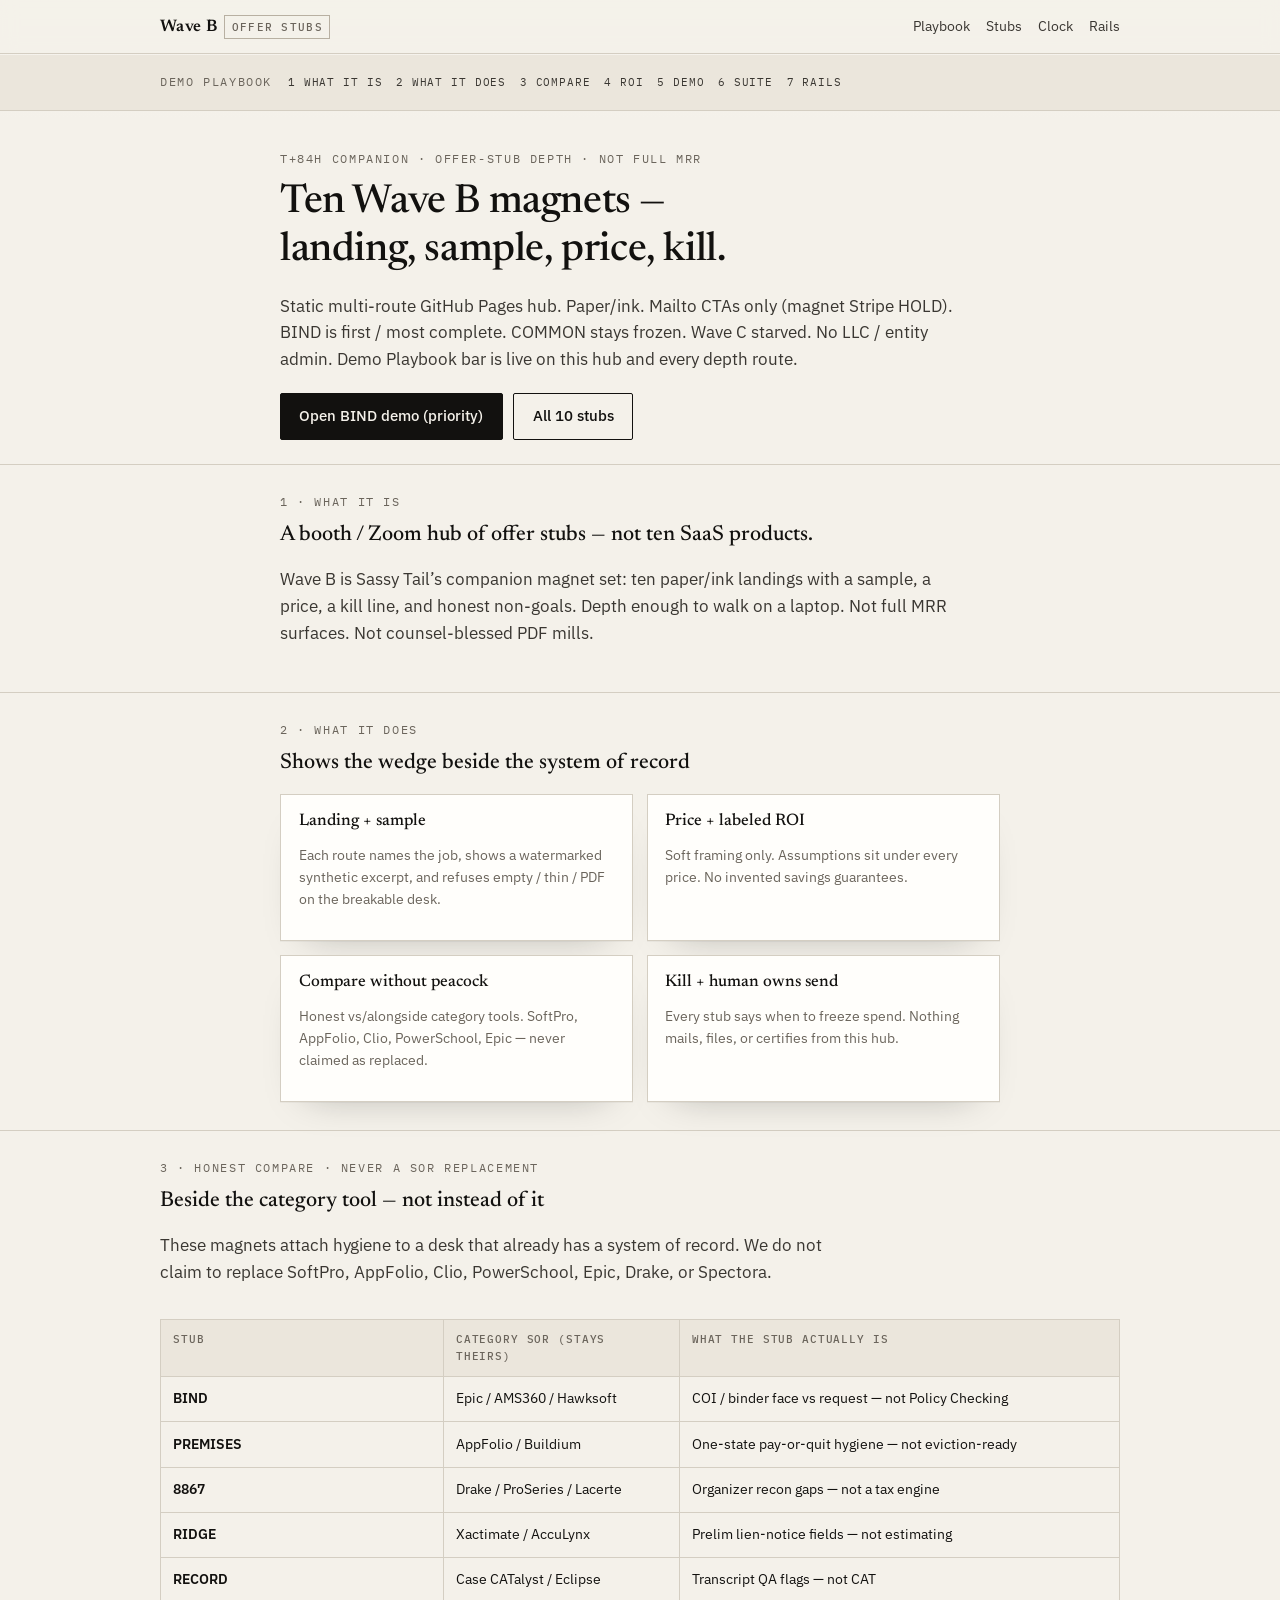
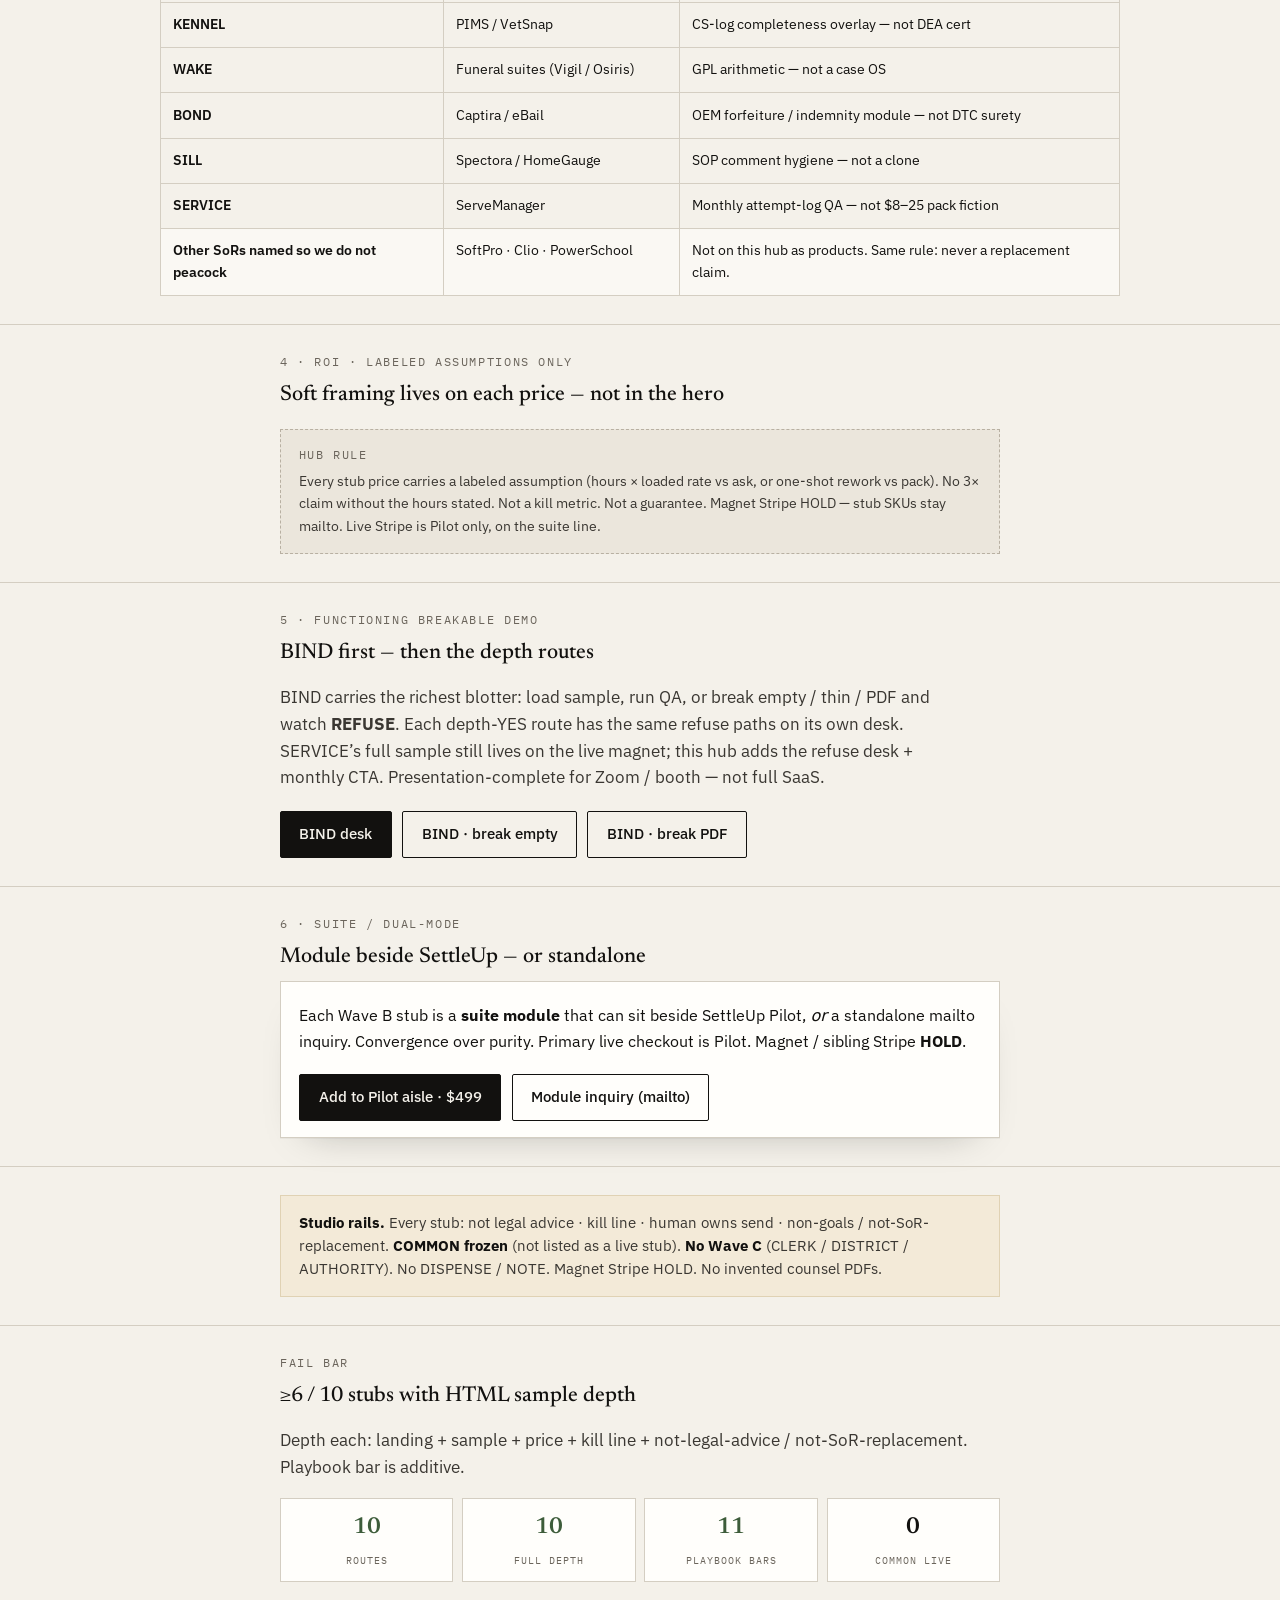
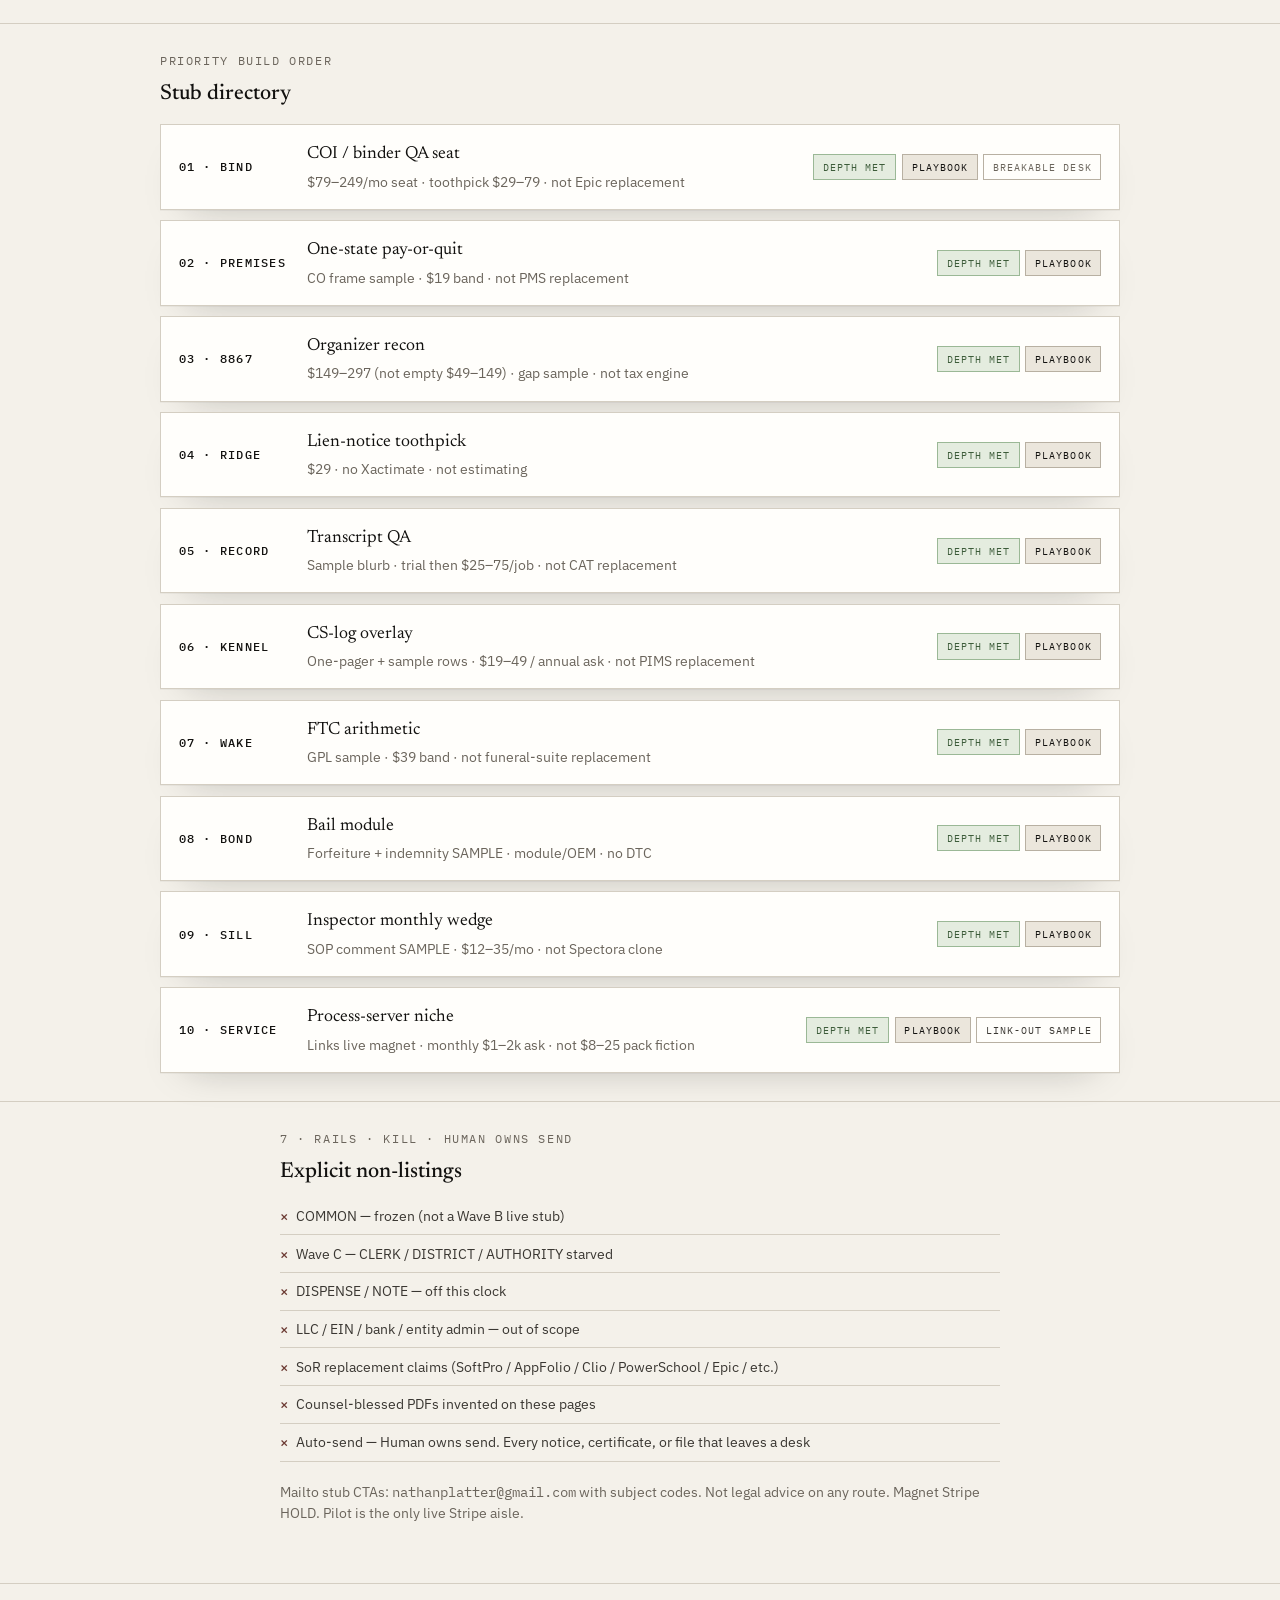
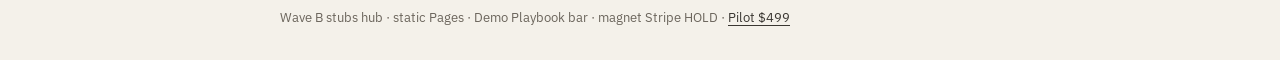
==== commit c8359278: "Replace old mailto on hub and every stub. Conference-share pages now use nathanplatter@gmail.com and" ====
--- a/index.html
+++ b/index.html
@@ -170,7 +170,7 @@
           </p>
           <div class="btn-row">
             <a class="btn" href="https://buy.stripe.com/dRm00j0GG53F8dVfO17Vm03" target="_blank" rel="noopener noreferrer">Add to Pilot aisle · $499</a>
-            <a class="btn btn-ghost" href="mailto:settleupcollections@polsia.app?subject=Wave%20B%20module%20beside%20SettleUp">Module inquiry (mailto)</a>
+            <a class="btn btn-ghost" href="mailto:nathanplatter@gmail.com?subject=Wave%20B%20module%20beside%20SettleUp">Module inquiry (mailto)</a>
           </div>
         </div>
       </div>
@@ -316,7 +316,7 @@
           <li>Auto-send — Human owns send. Every notice, certificate, or file that leaves a desk</li>
         </ul>
         <p class="small muted" style="margin-top:1.25rem">
-          Mailto stub CTAs: <span class="mono">settleupcollections@polsia.app</span> with subject codes.
+          Mailto stub CTAs: <span class="mono">nathanplatter@gmail.com</span> with subject codes.
           Not legal advice on any route. Magnet Stripe HOLD. Pilot is the only live Stripe aisle.
         </p>
       </div>
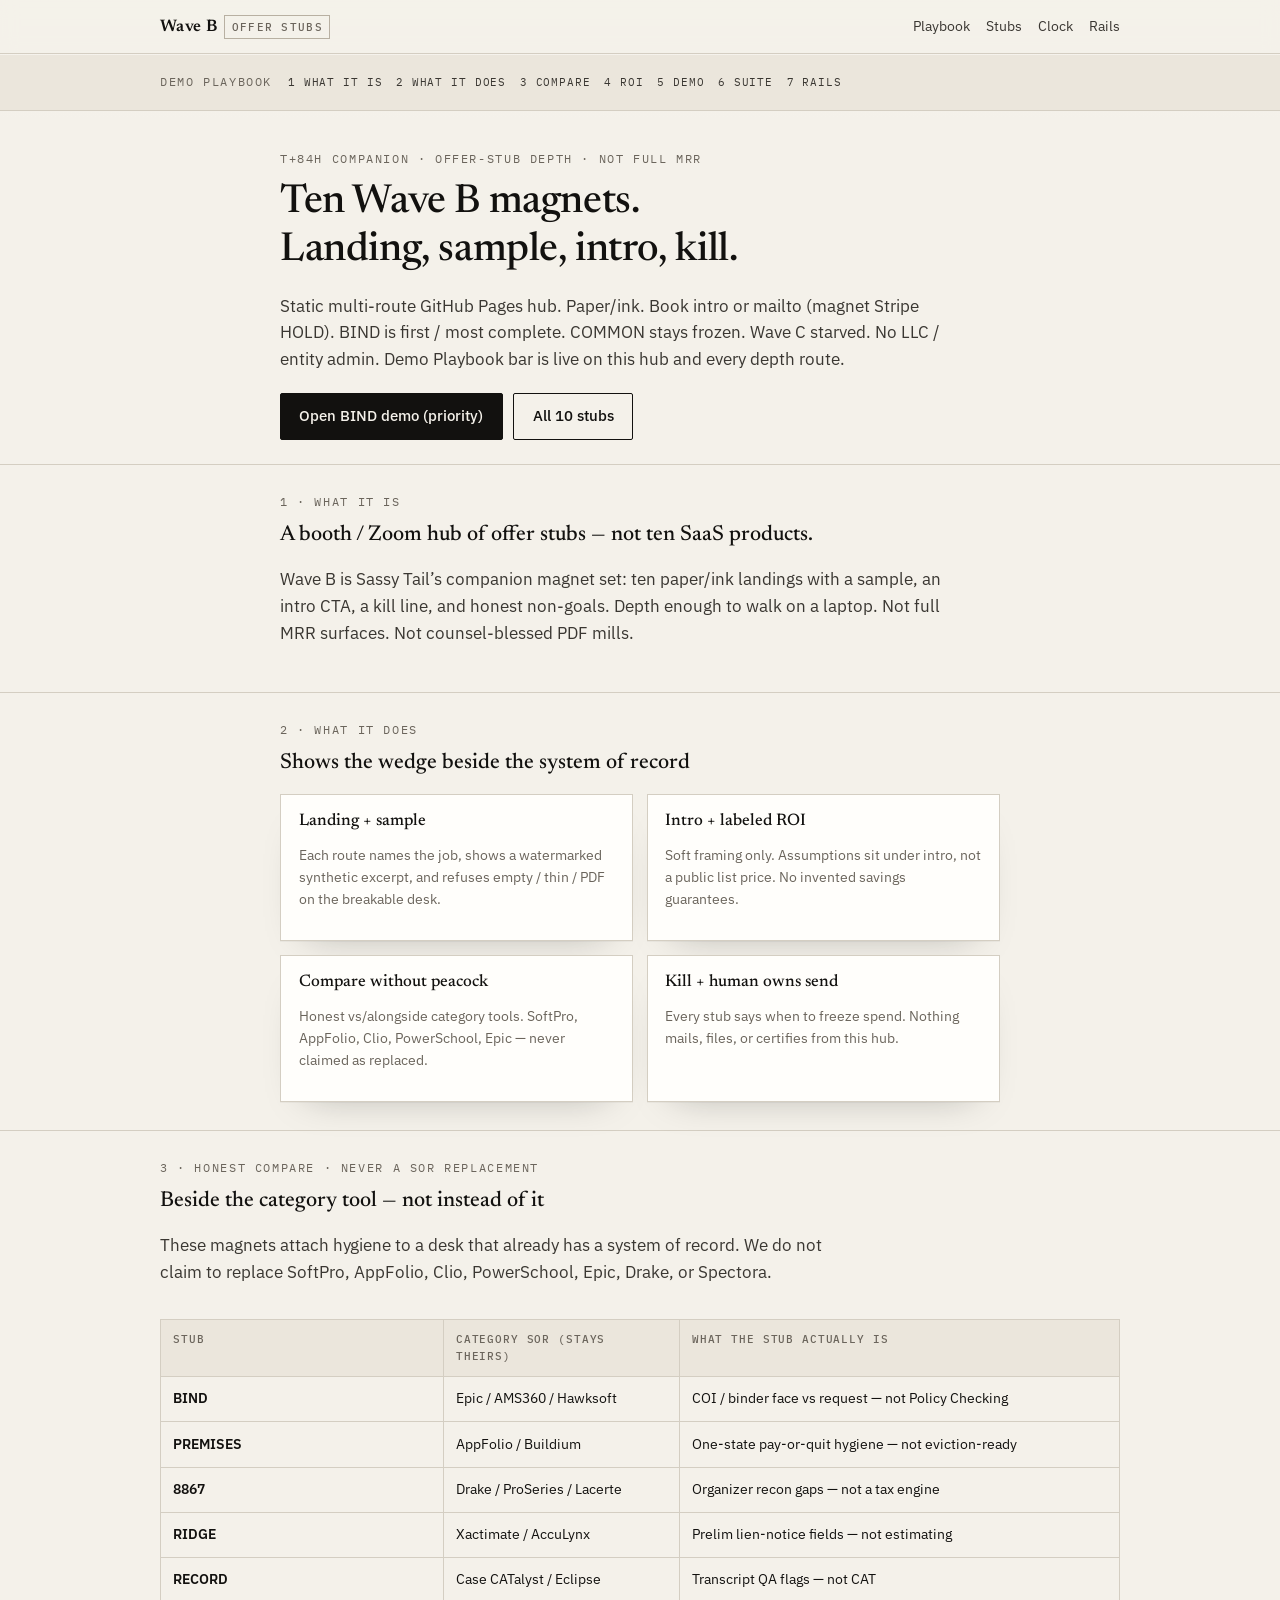
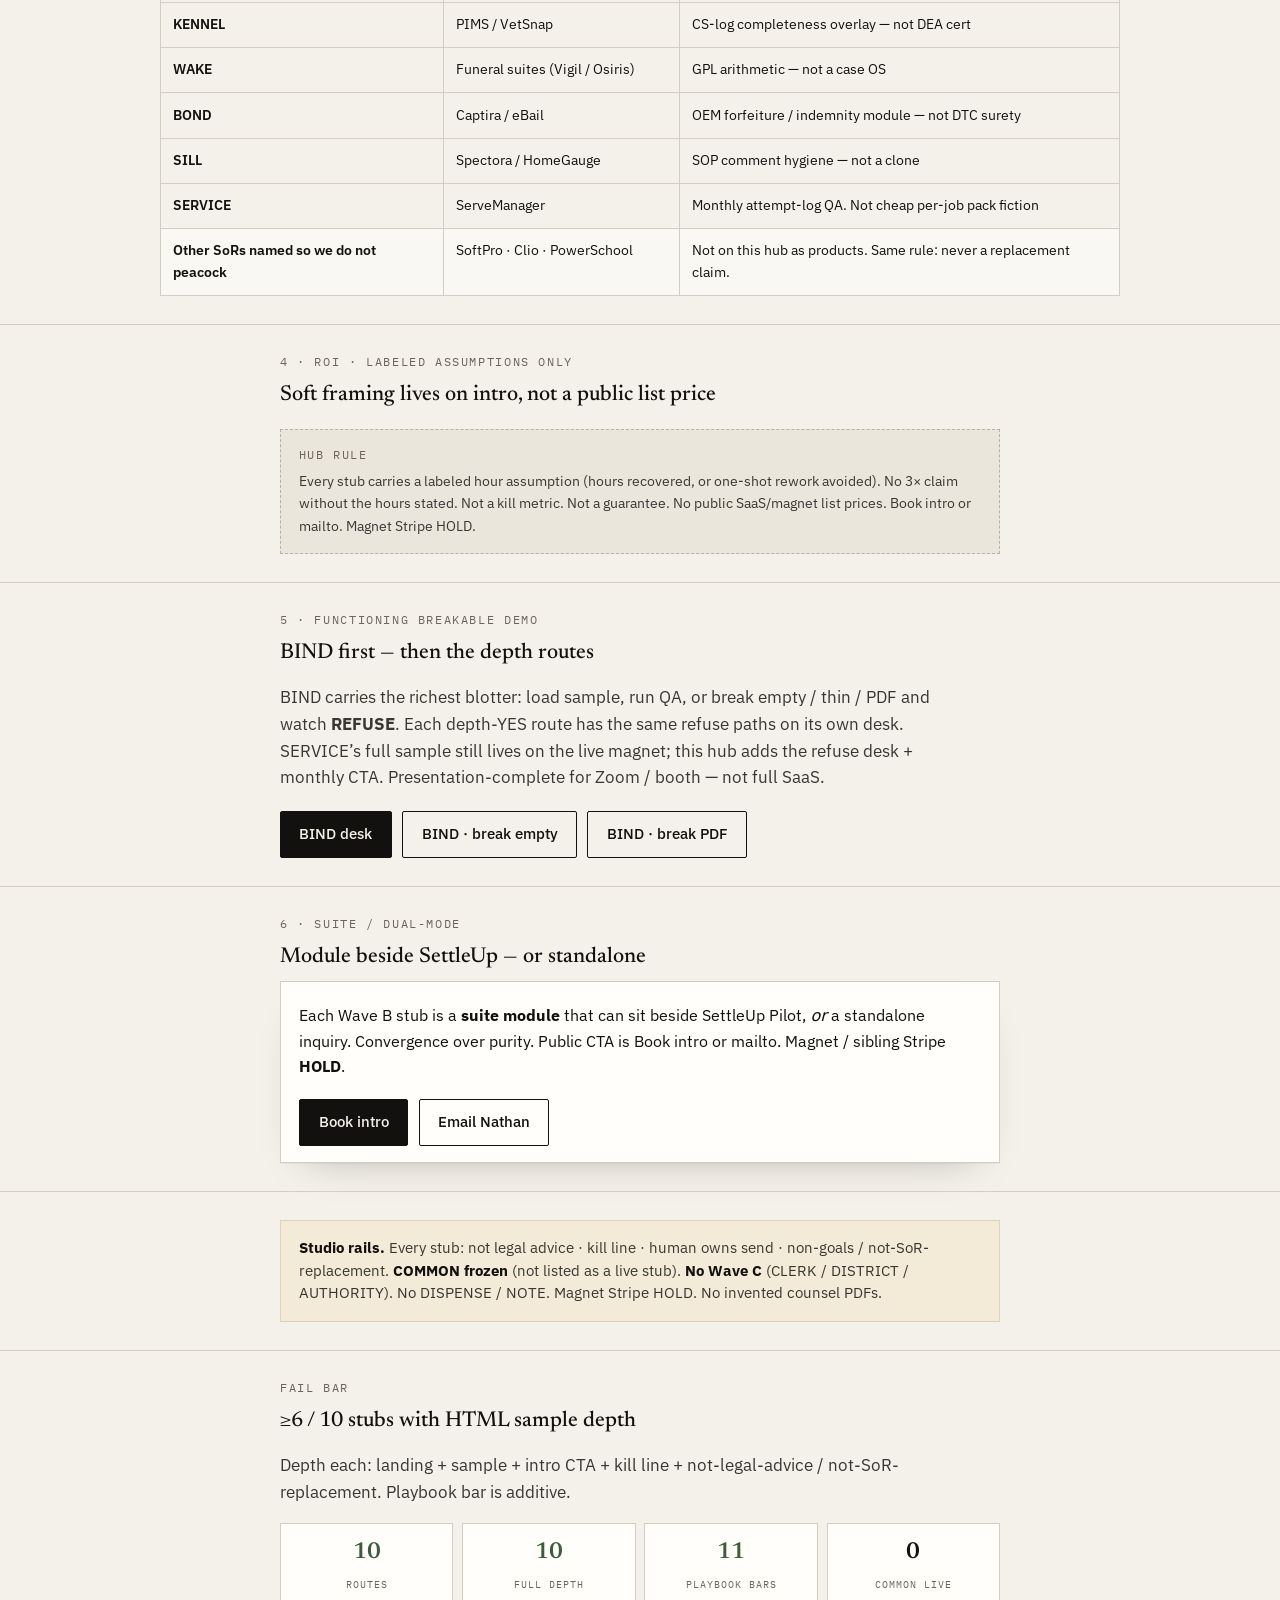
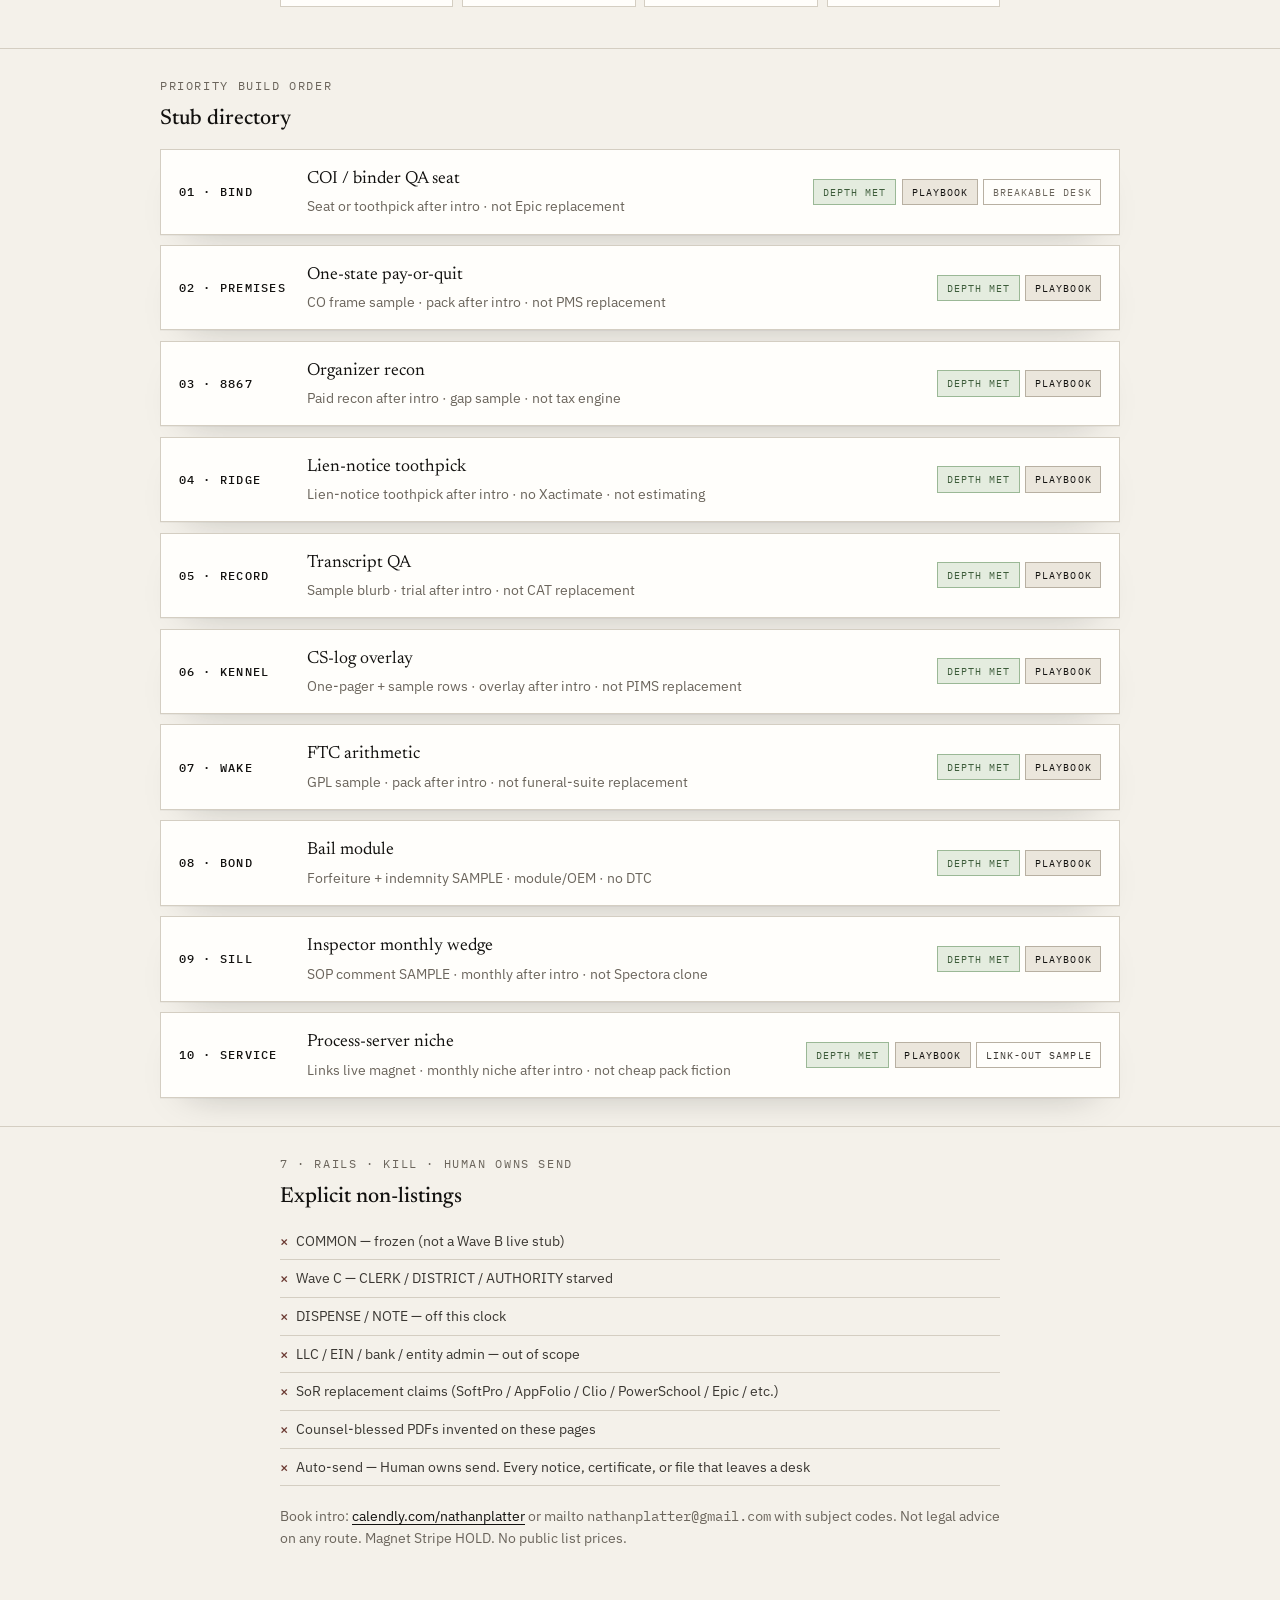
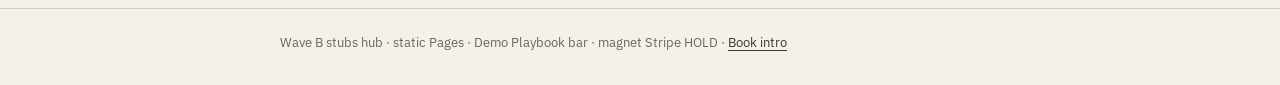
==== commit ec9d40a7: "Remove public list prices until after intro Strip SaaS/magnet dollar prices and buy.stripe.com CTAs " ====
--- a/index.html
+++ b/index.html
@@ -40,9 +40,9 @@
     <section class="hero">
       <div class="wrap">
         <p class="eyebrow">T+84h companion · offer-stub depth · not full MRR</p>
-        <h1>Ten Wave B magnets — landing, sample, price, kill.</h1>
+        <h1>Ten Wave B magnets. Landing, sample, intro, kill.</h1>
         <p class="lede">
-          Static multi-route GitHub Pages hub. Paper/ink. Mailto CTAs only (magnet Stripe HOLD).
+          Static multi-route GitHub Pages hub. Paper/ink. Book intro or mailto (magnet Stripe HOLD).
           BIND is first / most complete. COMMON stays frozen. Wave C starved. No LLC / entity admin.
           Demo Playbook bar is live on this hub and every depth route.
         </p>
@@ -58,7 +58,7 @@
         <p class="eyebrow">1 · What it is</p>
         <h2>A booth / Zoom hub of offer stubs — not ten SaaS products.</h2>
         <p class="lede">
-          Wave B is Sassy Tail’s companion magnet set: ten paper/ink landings with a sample, a price,
+          Wave B is Sassy Tail’s companion magnet set: ten paper/ink landings with a sample, an intro CTA,
           a kill line, and honest non-goals. Depth enough to walk on a laptop. Not full MRR surfaces.
           Not counsel-blessed PDF mills.
         </p>
@@ -75,8 +75,8 @@
             <p class="small muted">Each route names the job, shows a watermarked synthetic excerpt, and refuses empty / thin / PDF on the breakable desk.</p>
           </div>
           <div class="panel">
-            <h3>Price + labeled ROI</h3>
-            <p class="small muted">Soft framing only. Assumptions sit under every price. No invented savings guarantees.</p>
+            <h3>Intro + labeled ROI</h3>
+            <p class="small muted">Soft framing only. Assumptions sit under intro, not a public list price. No invented savings guarantees.</p>
           </div>
           <div class="panel">
             <h3>Compare without peacock</h3>
@@ -117,7 +117,7 @@
               <tr><td class="who">WAKE</td><td>Funeral suites (Vigil / Osiris)</td><td>GPL arithmetic — not a case OS</td></tr>
               <tr><td class="who">BOND</td><td>Captira / eBail</td><td>OEM forfeiture / indemnity module — not DTC surety</td></tr>
               <tr><td class="who">SILL</td><td>Spectora / HomeGauge</td><td>SOP comment hygiene — not a clone</td></tr>
-              <tr><td class="who">SERVICE</td><td>ServeManager</td><td>Monthly attempt-log QA — not $8–25 pack fiction</td></tr>
+              <tr><td class="who">SERVICE</td><td>ServeManager</td><td>Monthly attempt-log QA. Not cheap per-job pack fiction</td></tr>
               <tr class="ours"><td class="who">Other SoRs named so we do not peacock</td><td>SoftPro · Clio · PowerSchool</td><td>Not on this hub as products. Same rule: never a replacement claim.</td></tr>
             </tbody>
           </table>
@@ -128,13 +128,13 @@
     <section class="section" id="roi">
       <div class="wrap">
         <p class="eyebrow">4 · ROI · labeled assumptions only</p>
-        <h2>Soft framing lives on each price — not in the hero</h2>
+        <h2>Soft framing lives on intro, not a public list price</h2>
         <div class="assumption">
           <p class="eyebrow" style="margin:0 0 0.4rem">Hub rule</p>
           <p style="margin:0">
-            Every stub price carries a labeled assumption (hours × loaded rate vs ask, or one-shot rework vs pack).
+            Every stub carries a labeled hour assumption (hours recovered, or one-shot rework avoided).
             No 3× claim without the hours stated. Not a kill metric. Not a guarantee.
-            Magnet Stripe HOLD — stub SKUs stay mailto. Live Stripe is Pilot only, on the suite line.
+            No public SaaS/magnet list prices. Book intro or mailto. Magnet Stripe HOLD.
           </p>
         </div>
       </div>
@@ -165,12 +165,12 @@
         <div class="suite-line">
           <p>
             Each Wave B stub is a <strong>suite module</strong> that can sit beside SettleUp Pilot,
-            <em>or</em> a standalone mailto inquiry. Convergence over purity.
-            Primary live checkout is Pilot. Magnet / sibling Stripe <strong>HOLD</strong>.
+            <em>or</em> a standalone inquiry. Convergence over purity.
+            Public CTA is Book intro or mailto. Magnet / sibling Stripe <strong>HOLD</strong>.
           </p>
           <div class="btn-row">
-            <a class="btn" href="https://buy.stripe.com/dRm00j0GG53F8dVfO17Vm03" target="_blank" rel="noopener noreferrer">Add to Pilot aisle · $499</a>
-            <a class="btn btn-ghost" href="mailto:nathanplatter@gmail.com?subject=Wave%20B%20module%20beside%20SettleUp">Module inquiry (mailto)</a>
+            <a class="btn" href="https://calendly.com/nathanplatter" target="_blank" rel="noopener noreferrer">Book intro</a>
+            <a class="btn btn-ghost" href="mailto:nathanplatter@gmail.com?subject=Wave%20B%20intro">Email Nathan</a>
           </div>
         </div>
       </div>
@@ -192,7 +192,7 @@
       <div class="wrap">
         <p class="eyebrow">Fail bar</p>
         <h2>≥6 / 10 stubs with HTML sample depth</h2>
-        <p class="lede">Depth each: landing + sample + price + kill line + not-legal-advice / not-SoR-replacement. Playbook bar is additive.</p>
+        <p class="lede">Depth each: landing + sample + intro CTA + kill line + not-legal-advice / not-SoR-replacement. Playbook bar is additive.</p>
         <div class="stats" style="margin-top:1rem">
           <div class="stat ok"><b>10</b><span>Routes</span></div>
           <div class="stat ok"><b>10</b><span>Full depth</span></div>
@@ -212,7 +212,7 @@
             <div class="hub-code">01 · BIND</div>
             <div>
               <p class="hub-title">COI / binder QA seat</p>
-              <p class="hub-meta">$79–249/mo seat · toothpick $29–79 · not Epic replacement</p>
+              <p class="hub-meta">Seat or toothpick after intro · not Epic replacement</p>
             </div>
             <div class="hub-pills"><span class="pill depth">Depth met</span><span class="pill playbook">Playbook</span><span class="pill">Breakable desk</span></div>
           </a>
@@ -221,7 +221,7 @@
             <div class="hub-code">02 · PREMISES</div>
             <div>
               <p class="hub-title">One-state pay-or-quit</p>
-              <p class="hub-meta">CO frame sample · $19 band · not PMS replacement</p>
+              <p class="hub-meta">CO frame sample · pack after intro · not PMS replacement</p>
             </div>
             <div class="hub-pills"><span class="pill depth">Depth met</span><span class="pill playbook">Playbook</span></div>
           </a>
@@ -230,7 +230,7 @@
             <div class="hub-code">03 · 8867</div>
             <div>
               <p class="hub-title">Organizer recon</p>
-              <p class="hub-meta">$149–297 (not empty $49–149) · gap sample · not tax engine</p>
+              <p class="hub-meta">Paid recon after intro · gap sample · not tax engine</p>
             </div>
             <div class="hub-pills"><span class="pill depth">Depth met</span><span class="pill playbook">Playbook</span></div>
           </a>
@@ -239,7 +239,7 @@
             <div class="hub-code">04 · RIDGE</div>
             <div>
               <p class="hub-title">Lien-notice toothpick</p>
-              <p class="hub-meta">$29 · no Xactimate · not estimating</p>
+              <p class="hub-meta">Lien-notice toothpick after intro · no Xactimate · not estimating</p>
             </div>
             <div class="hub-pills"><span class="pill depth">Depth met</span><span class="pill playbook">Playbook</span></div>
           </a>
@@ -248,7 +248,7 @@
             <div class="hub-code">05 · RECORD</div>
             <div>
               <p class="hub-title">Transcript QA</p>
-              <p class="hub-meta">Sample blurb · trial then $25–75/job · not CAT replacement</p>
+              <p class="hub-meta">Sample blurb · trial after intro · not CAT replacement</p>
             </div>
             <div class="hub-pills"><span class="pill depth">Depth met</span><span class="pill playbook">Playbook</span></div>
           </a>
@@ -257,7 +257,7 @@
             <div class="hub-code">06 · KENNEL</div>
             <div>
               <p class="hub-title">CS-log overlay</p>
-              <p class="hub-meta">One-pager + sample rows · $19–49 / annual ask · not PIMS replacement</p>
+              <p class="hub-meta">One-pager + sample rows · overlay after intro · not PIMS replacement</p>
             </div>
             <div class="hub-pills"><span class="pill depth">Depth met</span><span class="pill playbook">Playbook</span></div>
           </a>
@@ -266,7 +266,7 @@
             <div class="hub-code">07 · WAKE</div>
             <div>
               <p class="hub-title">FTC arithmetic</p>
-              <p class="hub-meta">GPL sample · $39 band · not funeral-suite replacement</p>
+              <p class="hub-meta">GPL sample · pack after intro · not funeral-suite replacement</p>
             </div>
             <div class="hub-pills"><span class="pill depth">Depth met</span><span class="pill playbook">Playbook</span></div>
           </a>
@@ -284,7 +284,7 @@
             <div class="hub-code">09 · SILL</div>
             <div>
               <p class="hub-title">Inspector monthly wedge</p>
-              <p class="hub-meta">SOP comment SAMPLE · $12–35/mo · not Spectora clone</p>
+              <p class="hub-meta">SOP comment SAMPLE · monthly after intro · not Spectora clone</p>
             </div>
             <div class="hub-pills"><span class="pill depth">Depth met</span><span class="pill playbook">Playbook</span></div>
           </a>
@@ -293,7 +293,7 @@
             <div class="hub-code">10 · SERVICE</div>
             <div>
               <p class="hub-title">Process-server niche</p>
-              <p class="hub-meta">Links live magnet · monthly $1–2k ask · not $8–25 pack fiction</p>
+              <p class="hub-meta">Links live magnet · monthly niche after intro · not cheap pack fiction</p>
             </div>
             <div class="hub-pills"><span class="pill depth">Depth met</span><span class="pill playbook">Playbook</span><span class="pill link">Link-out sample</span></div>
           </a>
@@ -316,8 +316,9 @@
           <li>Auto-send — Human owns send. Every notice, certificate, or file that leaves a desk</li>
         </ul>
         <p class="small muted" style="margin-top:1.25rem">
-          Mailto stub CTAs: <span class="mono">nathanplatter@gmail.com</span> with subject codes.
-          Not legal advice on any route. Magnet Stripe HOLD. Pilot is the only live Stripe aisle.
+          Book intro: <a href="https://calendly.com/nathanplatter">calendly.com/nathanplatter</a>
+          or mailto <span class="mono">nathanplatter@gmail.com</span> with subject codes.
+          Not legal advice on any route. Magnet Stripe HOLD. No public list prices.
         </p>
       </div>
     </section>
@@ -326,7 +327,7 @@
   <footer class="footer">
     <div class="wrap">
       Wave B stubs hub · static Pages · Demo Playbook bar · magnet Stripe HOLD
-      · <a href="https://buy.stripe.com/dRm00j0GG53F8dVfO17Vm03" target="_blank" rel="noopener noreferrer">Pilot $499</a>
+      · <a href="https://calendly.com/nathanplatter" target="_blank" rel="noopener noreferrer">Book intro</a>
     </div>
   </footer>
 </body>
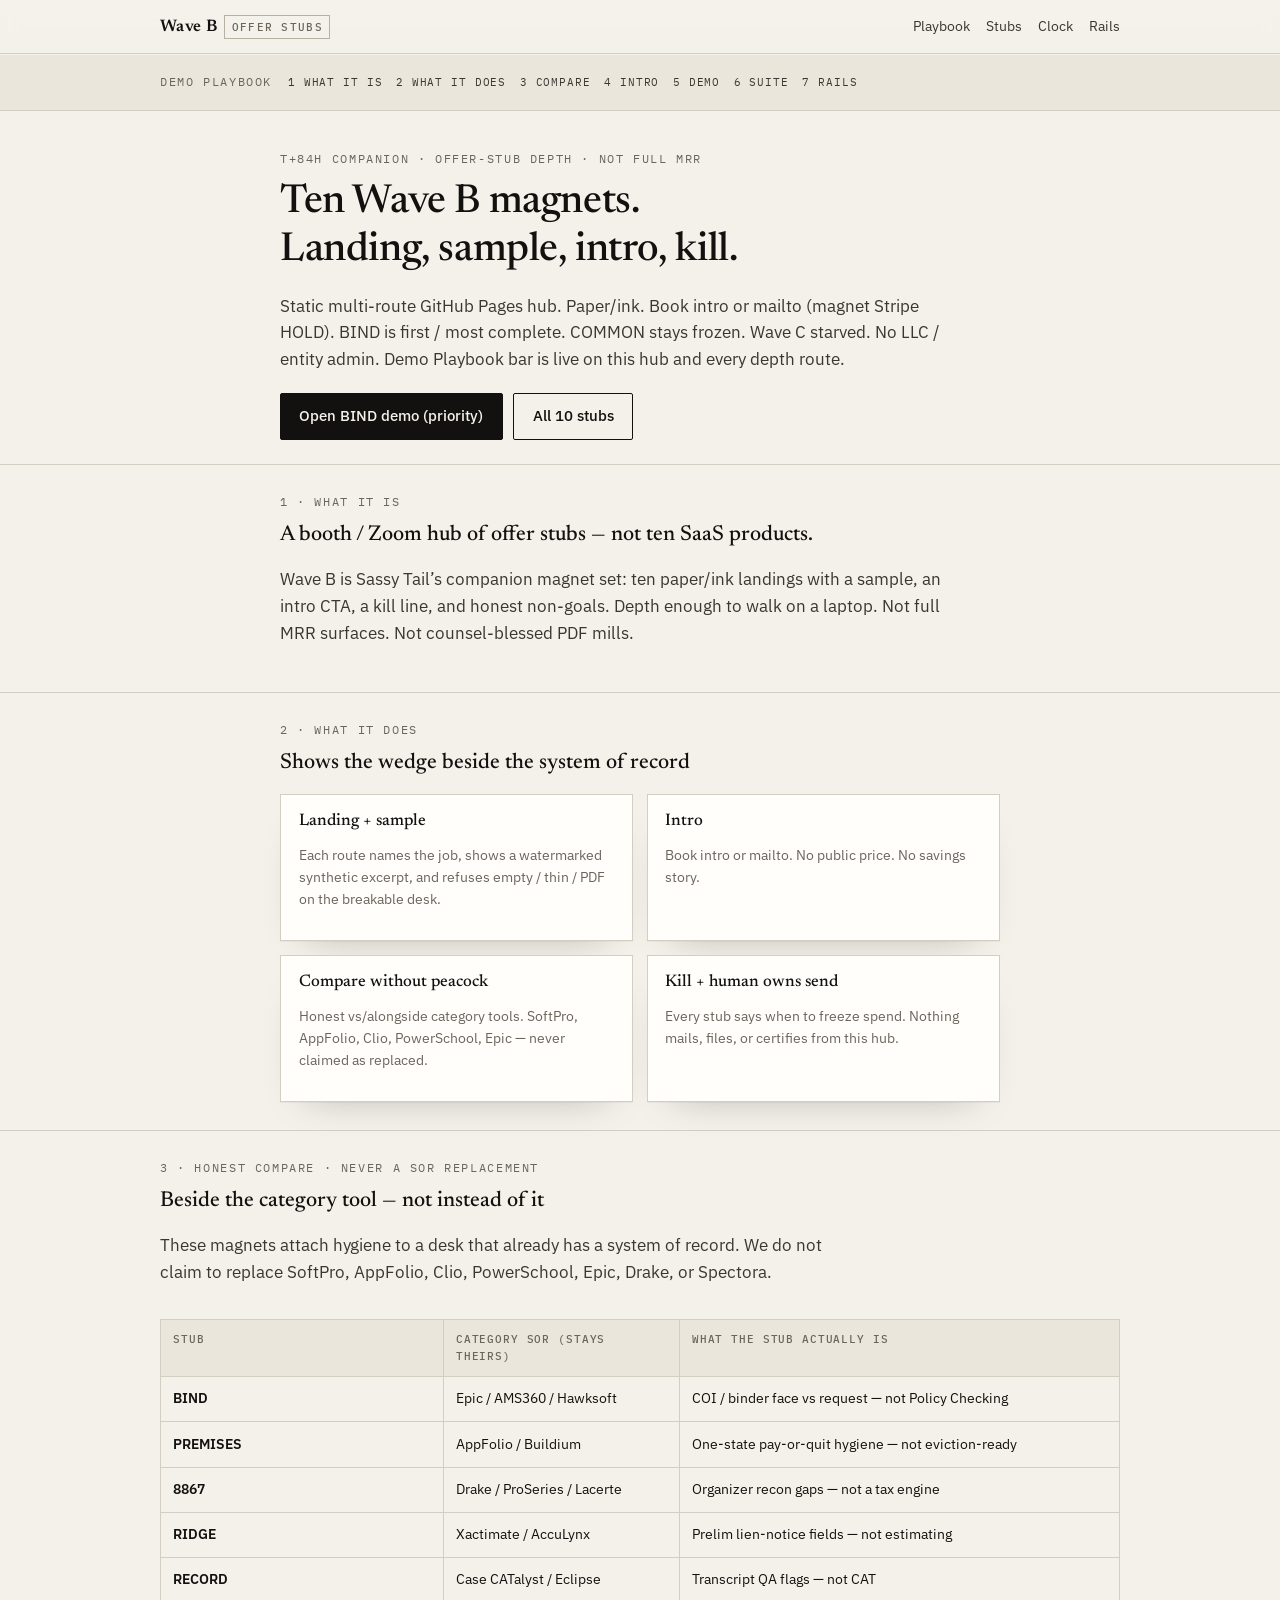
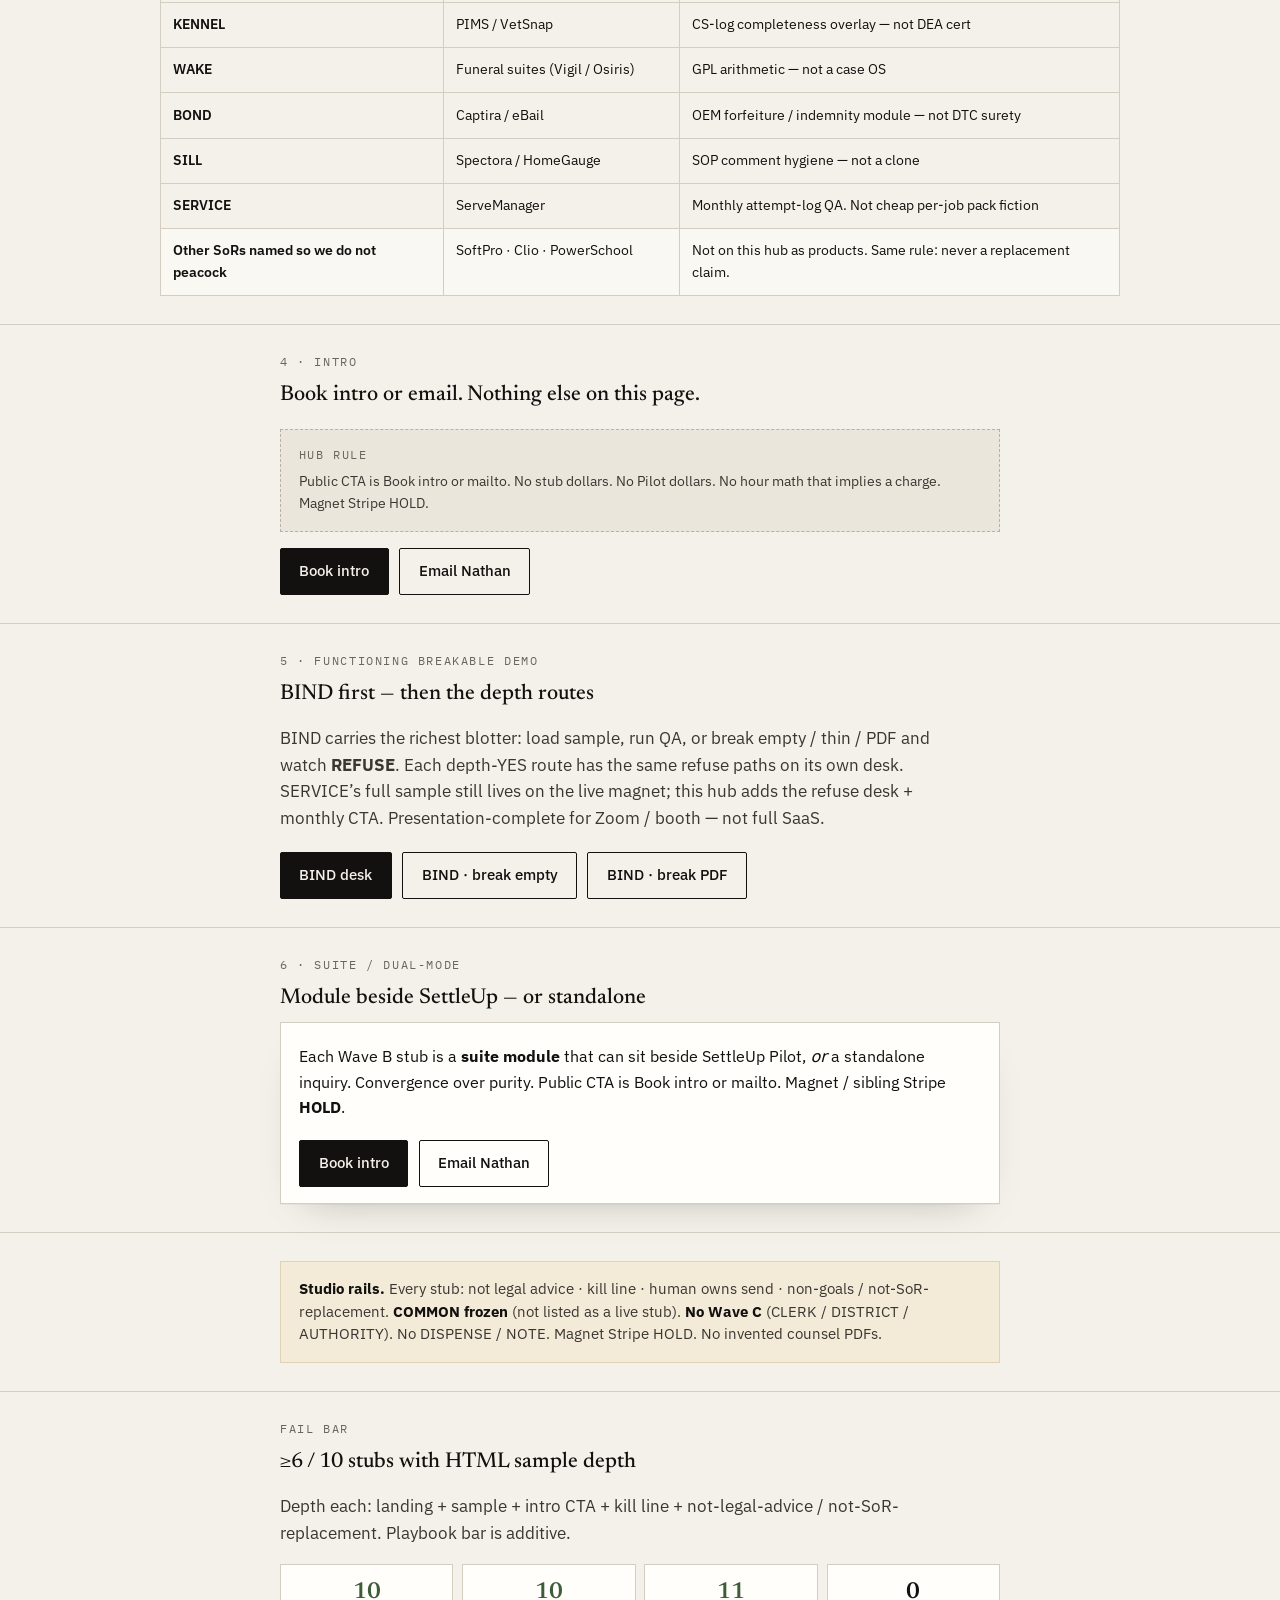
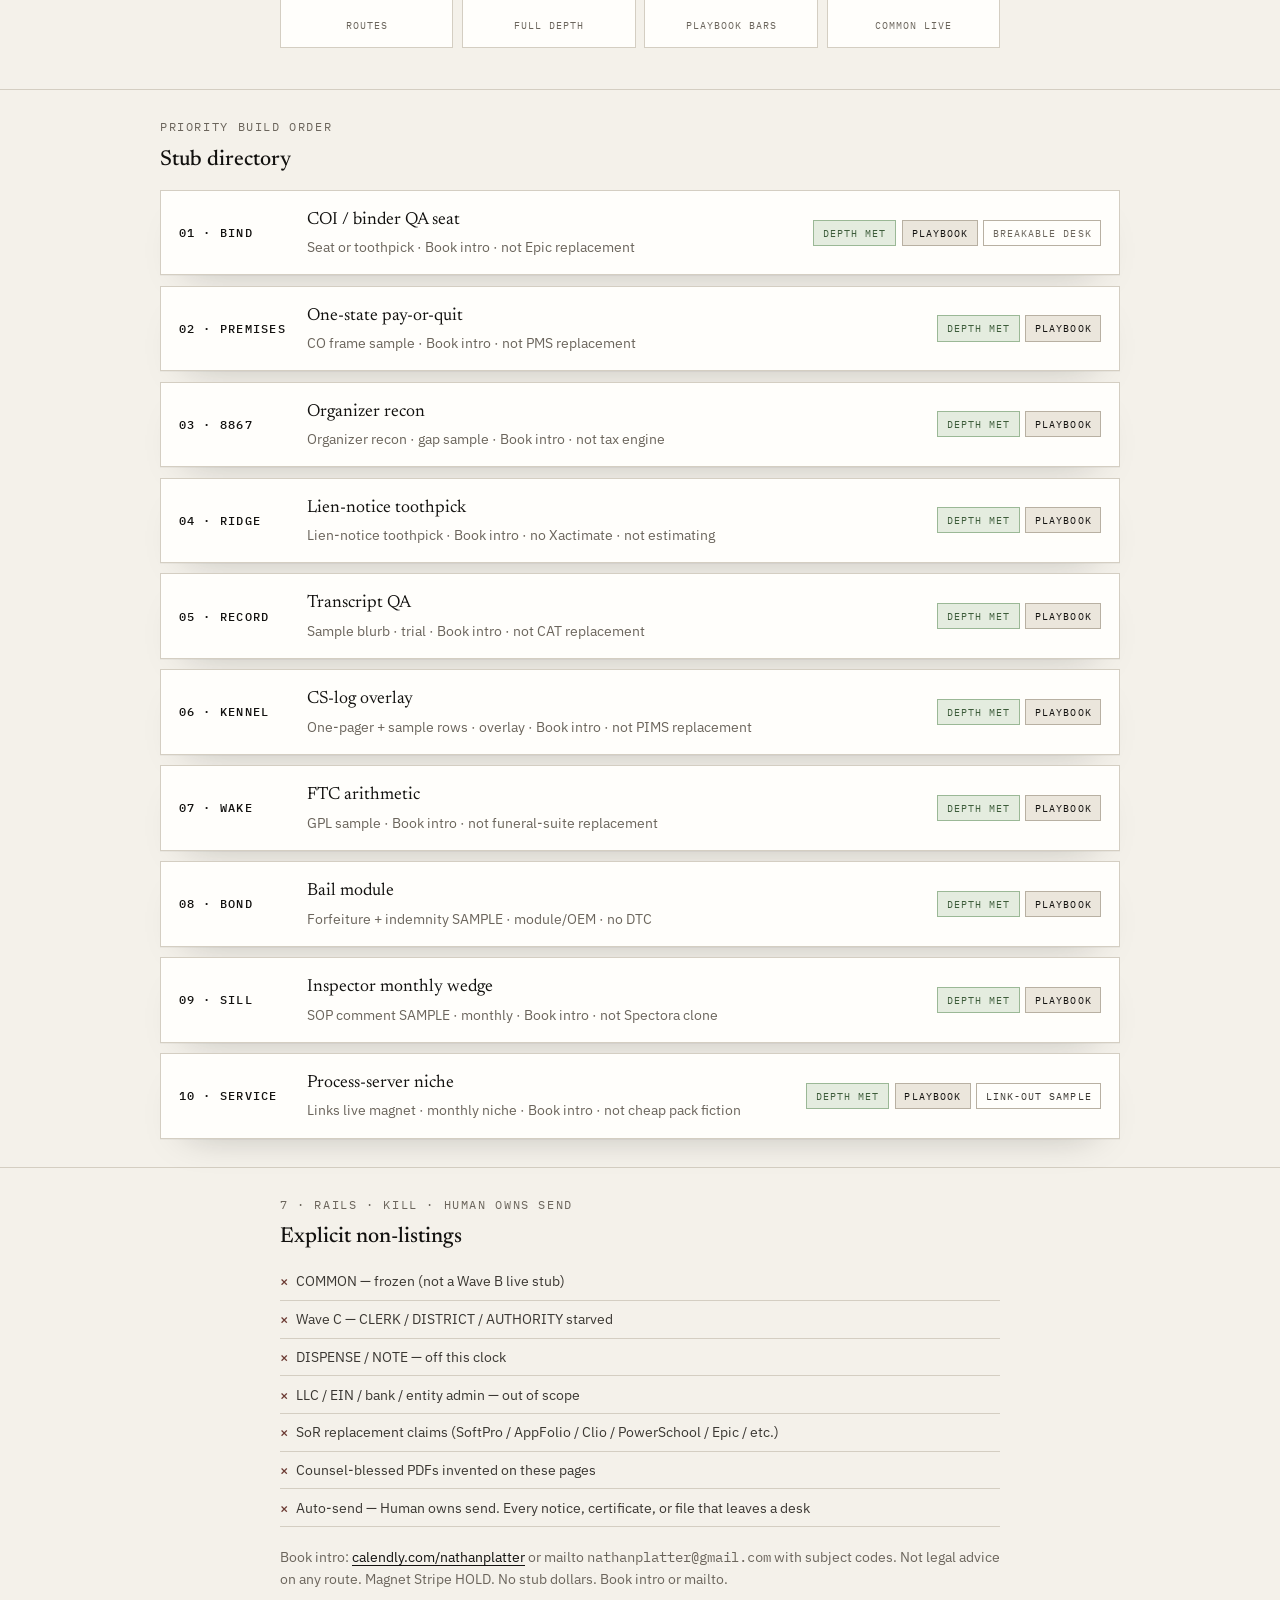
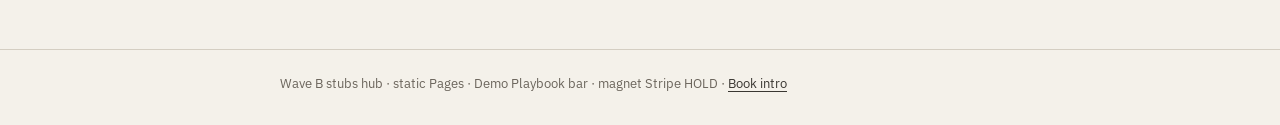
==== commit 7656ffa3: "Tighten stubs: no dollars, no Soft ROI charge story Drop hour-math ROI that implied a fee. Strip lef" ====
--- a/index.html
+++ b/index.html
@@ -28,7 +28,7 @@
         <a href="#what">1 What it is</a>
         <a href="#does">2 What it does</a>
         <a href="#compare">3 Compare</a>
-        <a href="#roi">4 ROI</a>
+        <a href="#intro">4 Intro</a>
         <a href="#demo">5 Demo</a>
         <a href="#suite">6 Suite</a>
         <a href="#kill">7 Rails</a>
@@ -75,8 +75,8 @@
             <p class="small muted">Each route names the job, shows a watermarked synthetic excerpt, and refuses empty / thin / PDF on the breakable desk.</p>
           </div>
           <div class="panel">
-            <h3>Intro + labeled ROI</h3>
-            <p class="small muted">Soft framing only. Assumptions sit under intro, not a public list price. No invented savings guarantees.</p>
+            <h3>Intro</h3>
+            <p class="small muted">Book intro or mailto. No public price. No savings story.</p>
           </div>
           <div class="panel">
             <h3>Compare without peacock</h3>
@@ -125,17 +125,20 @@
       </div>
     </section>
 
-    <section class="section" id="roi">
-      <div class="wrap">
-        <p class="eyebrow">4 · ROI · labeled assumptions only</p>
-        <h2>Soft framing lives on intro, not a public list price</h2>
+    <section class="section" id="intro">
+      <div class="wrap">
+        <p class="eyebrow">4 · Intro</p>
+        <h2>Book intro or email. Nothing else on this page.</h2>
         <div class="assumption">
           <p class="eyebrow" style="margin:0 0 0.4rem">Hub rule</p>
           <p style="margin:0">
-            Every stub carries a labeled hour assumption (hours recovered, or one-shot rework avoided).
-            No 3× claim without the hours stated. Not a kill metric. Not a guarantee.
-            No public SaaS/magnet list prices. Book intro or mailto. Magnet Stripe HOLD.
+            Public CTA is Book intro or mailto. No stub dollars. No Pilot dollars.
+            No hour math that implies a charge. Magnet Stripe HOLD.
           </p>
+        </div>
+        <div class="btn-row" style="margin-top:1rem">
+          <a class="btn" href="https://calendly.com/nathanplatter" target="_blank" rel="noopener noreferrer">Book intro</a>
+          <a class="btn btn-ghost" href="mailto:nathanplatter@gmail.com?subject=Wave%20B%20intro">Email Nathan</a>
         </div>
       </div>
     </section>
@@ -212,7 +215,7 @@
             <div class="hub-code">01 · BIND</div>
             <div>
               <p class="hub-title">COI / binder QA seat</p>
-              <p class="hub-meta">Seat or toothpick after intro · not Epic replacement</p>
+              <p class="hub-meta">Seat or toothpick · Book intro · not Epic replacement</p>
             </div>
             <div class="hub-pills"><span class="pill depth">Depth met</span><span class="pill playbook">Playbook</span><span class="pill">Breakable desk</span></div>
           </a>
@@ -221,7 +224,7 @@
             <div class="hub-code">02 · PREMISES</div>
             <div>
               <p class="hub-title">One-state pay-or-quit</p>
-              <p class="hub-meta">CO frame sample · pack after intro · not PMS replacement</p>
+              <p class="hub-meta">CO frame sample · Book intro · not PMS replacement</p>
             </div>
             <div class="hub-pills"><span class="pill depth">Depth met</span><span class="pill playbook">Playbook</span></div>
           </a>
@@ -230,7 +233,7 @@
             <div class="hub-code">03 · 8867</div>
             <div>
               <p class="hub-title">Organizer recon</p>
-              <p class="hub-meta">Paid recon after intro · gap sample · not tax engine</p>
+              <p class="hub-meta">Organizer recon · gap sample · Book intro · not tax engine</p>
             </div>
             <div class="hub-pills"><span class="pill depth">Depth met</span><span class="pill playbook">Playbook</span></div>
           </a>
@@ -239,7 +242,7 @@
             <div class="hub-code">04 · RIDGE</div>
             <div>
               <p class="hub-title">Lien-notice toothpick</p>
-              <p class="hub-meta">Lien-notice toothpick after intro · no Xactimate · not estimating</p>
+              <p class="hub-meta">Lien-notice toothpick · Book intro · no Xactimate · not estimating</p>
             </div>
             <div class="hub-pills"><span class="pill depth">Depth met</span><span class="pill playbook">Playbook</span></div>
           </a>
@@ -248,7 +251,7 @@
             <div class="hub-code">05 · RECORD</div>
             <div>
               <p class="hub-title">Transcript QA</p>
-              <p class="hub-meta">Sample blurb · trial after intro · not CAT replacement</p>
+              <p class="hub-meta">Sample blurb · trial · Book intro · not CAT replacement</p>
             </div>
             <div class="hub-pills"><span class="pill depth">Depth met</span><span class="pill playbook">Playbook</span></div>
           </a>
@@ -257,7 +260,7 @@
             <div class="hub-code">06 · KENNEL</div>
             <div>
               <p class="hub-title">CS-log overlay</p>
-              <p class="hub-meta">One-pager + sample rows · overlay after intro · not PIMS replacement</p>
+              <p class="hub-meta">One-pager + sample rows · overlay · Book intro · not PIMS replacement</p>
             </div>
             <div class="hub-pills"><span class="pill depth">Depth met</span><span class="pill playbook">Playbook</span></div>
           </a>
@@ -266,7 +269,7 @@
             <div class="hub-code">07 · WAKE</div>
             <div>
               <p class="hub-title">FTC arithmetic</p>
-              <p class="hub-meta">GPL sample · pack after intro · not funeral-suite replacement</p>
+              <p class="hub-meta">GPL sample · Book intro · not funeral-suite replacement</p>
             </div>
             <div class="hub-pills"><span class="pill depth">Depth met</span><span class="pill playbook">Playbook</span></div>
           </a>
@@ -284,7 +287,7 @@
             <div class="hub-code">09 · SILL</div>
             <div>
               <p class="hub-title">Inspector monthly wedge</p>
-              <p class="hub-meta">SOP comment SAMPLE · monthly after intro · not Spectora clone</p>
+              <p class="hub-meta">SOP comment SAMPLE · monthly · Book intro · not Spectora clone</p>
             </div>
             <div class="hub-pills"><span class="pill depth">Depth met</span><span class="pill playbook">Playbook</span></div>
           </a>
@@ -293,7 +296,7 @@
             <div class="hub-code">10 · SERVICE</div>
             <div>
               <p class="hub-title">Process-server niche</p>
-              <p class="hub-meta">Links live magnet · monthly niche after intro · not cheap pack fiction</p>
+              <p class="hub-meta">Links live magnet · monthly niche · Book intro · not cheap pack fiction</p>
             </div>
             <div class="hub-pills"><span class="pill depth">Depth met</span><span class="pill playbook">Playbook</span><span class="pill link">Link-out sample</span></div>
           </a>
@@ -318,7 +321,7 @@
         <p class="small muted" style="margin-top:1.25rem">
           Book intro: <a href="https://calendly.com/nathanplatter">calendly.com/nathanplatter</a>
           or mailto <span class="mono">nathanplatter@gmail.com</span> with subject codes.
-          Not legal advice on any route. Magnet Stripe HOLD. No public list prices.
+          Not legal advice on any route. Magnet Stripe HOLD. No stub dollars. Book intro or mailto.
         </p>
       </div>
     </section>
